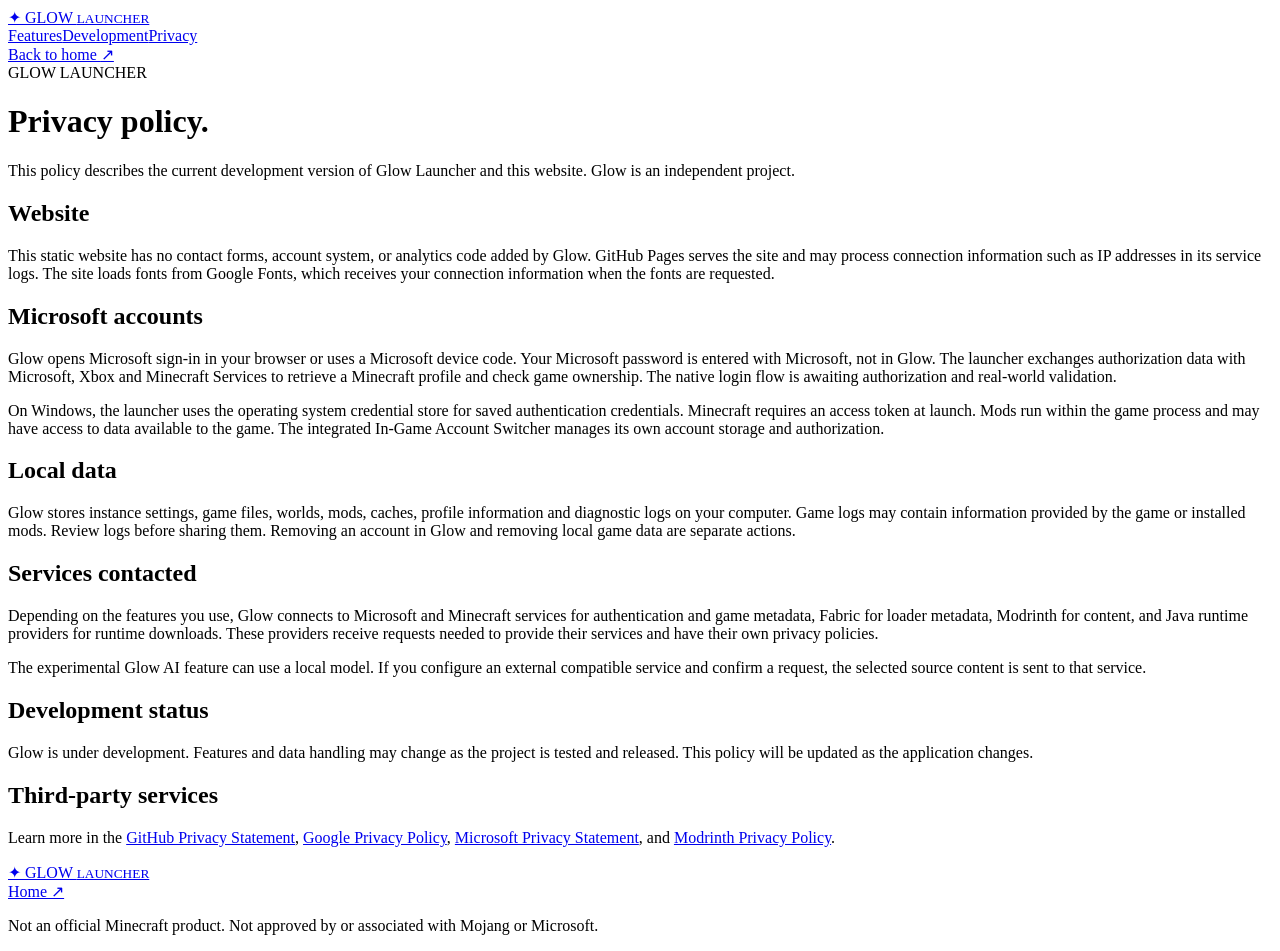
==== privacy.html @ 3afa634b "Add Glow Launcher website" ====
<!doctype html>
<html lang="en">
<head><meta charset="utf-8"><meta name="viewport" content="width=device-width,initial-scale=1"><meta name="theme-color" content="#101114"><meta name="description" content="Privacy information for Glow Launcher."><title>Privacy — Glow Launcher</title><link rel="icon" href="assets/favicon.ico"><link rel="preconnect" href="https://fonts.googleapis.com"><link rel="preconnect" href="https://fonts.gstatic.com" crossorigin><link href="https://fonts.googleapis.com/css2?family=DM+Sans:wght@400;500;600;700&family=Space+Grotesk:wght@500;600;700&display=swap" rel="stylesheet"><link rel="stylesheet" href="style.css"></head>
<body><header class="top"><a class="brand" href="./"><span class="star">✦</span> GLOW <small>LAUNCHER</small></a><nav aria-label="Main navigation"><a href="./#features">Features</a><a href="./#status">Development</a><a href="privacy.html" aria-current="page">Privacy</a></nav><a class="nav-cta" href="./">Back to home <span>↗</span></a></header>
<main class="legal wrap"><span class="kicker">GLOW LAUNCHER</span><h1>Privacy policy<span class="dot">.</span></h1><p class="legal-lead">This policy describes the current development version of Glow Launcher and this website. Glow is an independent project.</p>
<h2>Website</h2><p>This static website has no contact forms, account system, or analytics code added by Glow. GitHub Pages serves the site and may process connection information such as IP addresses in its service logs. The site loads fonts from Google Fonts, which receives your connection information when the fonts are requested.</p>
<h2>Microsoft accounts</h2><p>Glow opens Microsoft sign-in in your browser or uses a Microsoft device code. Your Microsoft password is entered with Microsoft, not in Glow. The launcher exchanges authorization data with Microsoft, Xbox and Minecraft Services to retrieve a Minecraft profile and check game ownership. The native login flow is awaiting authorization and real-world validation.</p><p>On Windows, the launcher uses the operating system credential store for saved authentication credentials. Minecraft requires an access token at launch. Mods run within the game process and may have access to data available to the game. The integrated In-Game Account Switcher manages its own account storage and authorization.</p>
<h2>Local data</h2><p>Glow stores instance settings, game files, worlds, mods, caches, profile information and diagnostic logs on your computer. Game logs may contain information provided by the game or installed mods. Review logs before sharing them. Removing an account in Glow and removing local game data are separate actions.</p>
<h2>Services contacted</h2><p>Depending on the features you use, Glow connects to Microsoft and Minecraft services for authentication and game metadata, Fabric for loader metadata, Modrinth for content, and Java runtime providers for runtime downloads. These providers receive requests needed to provide their services and have their own privacy policies.</p><p>The experimental Glow AI feature can use a local model. If you configure an external compatible service and confirm a request, the selected source content is sent to that service.</p>
<h2>Development status</h2><p>Glow is under development. Features and data handling may change as the project is tested and released. This policy will be updated as the application changes.</p>
<h2>Third-party services</h2><p>Learn more in the <a href="https://docs.github.com/en/site-policy/privacy-policies/github-general-privacy-statement">GitHub Privacy Statement</a>, <a href="https://policies.google.com/privacy">Google Privacy Policy</a>, <a href="https://privacy.microsoft.com/privacystatement">Microsoft Privacy Statement</a>, and <a href="https://modrinth.com/legal/privacy">Modrinth Privacy Policy</a>.</p>
</main><footer class="wrap"><div><a class="brand" href="./"><span class="star">✦</span> GLOW <small>LAUNCHER</small></a></div><div class="footer-right"><a href="./">Home ↗</a><p>Not an official Minecraft product. Not approved by or associated with Mojang or Microsoft.</p></div></footer></body></html>
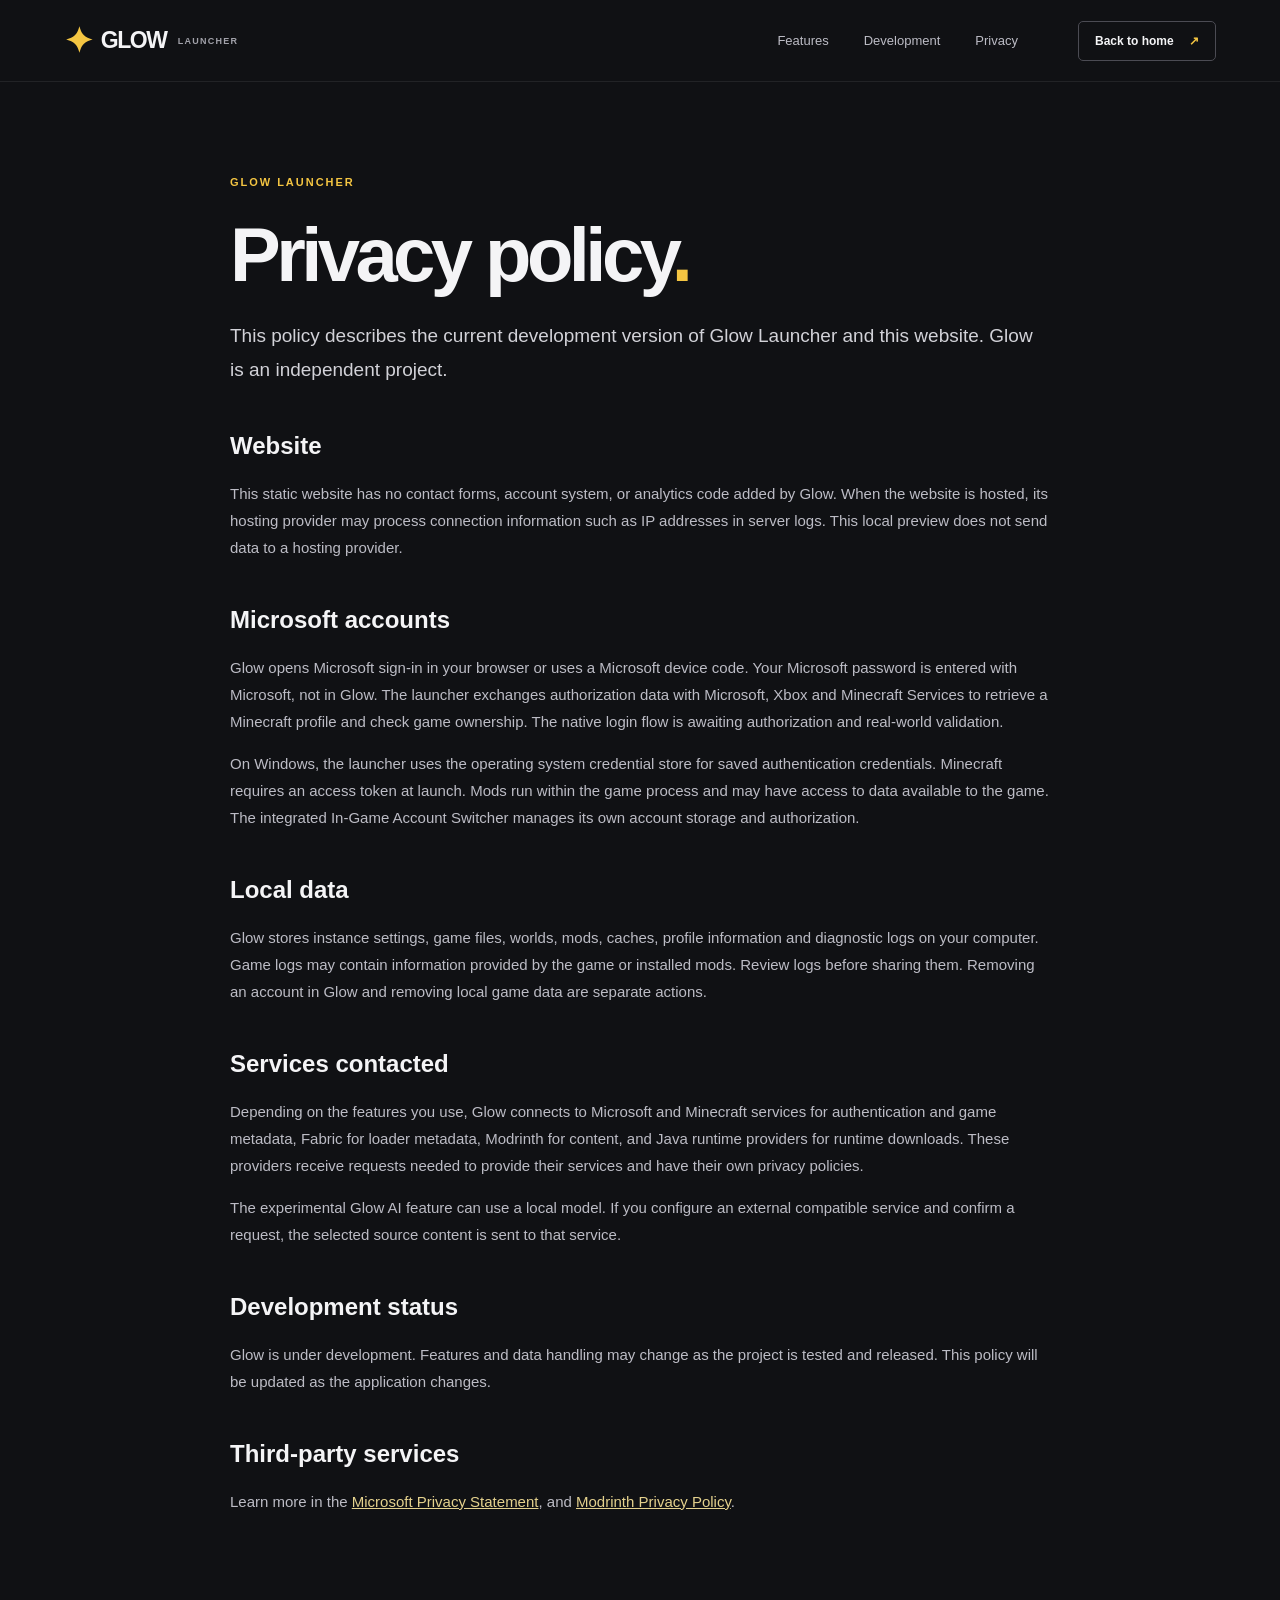
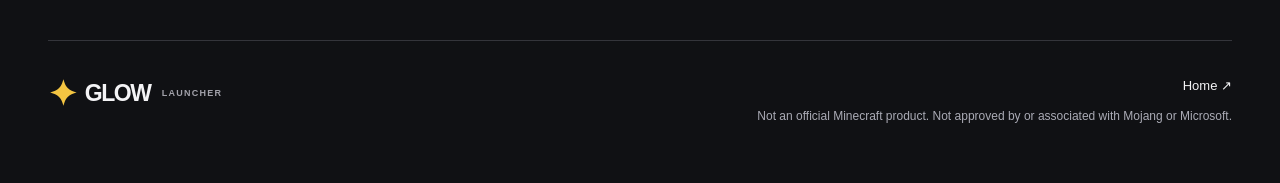
==== commit 80f0dd46: "Publish approved Glow website" ====
--- a/privacy.html
+++ b/privacy.html
@@ -1,12 +1,12 @@
-<!doctype html>
-<html lang="en">
-<head><meta charset="utf-8"><meta name="viewport" content="width=device-width,initial-scale=1"><meta name="theme-color" content="#101114"><meta name="description" content="Privacy information for Glow Launcher."><title>Privacy — Glow Launcher</title><link rel="icon" href="assets/favicon.ico"><link rel="preconnect" href="https://fonts.googleapis.com"><link rel="preconnect" href="https://fonts.gstatic.com" crossorigin><link href="https://fonts.googleapis.com/css2?family=DM+Sans:wght@400;500;600;700&family=Space+Grotesk:wght@500;600;700&display=swap" rel="stylesheet"><link rel="stylesheet" href="style.css"></head>
-<body><header class="top"><a class="brand" href="./"><span class="star">✦</span> GLOW <small>LAUNCHER</small></a><nav aria-label="Main navigation"><a href="./#features">Features</a><a href="./#status">Development</a><a href="privacy.html" aria-current="page">Privacy</a></nav><a class="nav-cta" href="./">Back to home <span>↗</span></a></header>
-<main class="legal wrap"><span class="kicker">GLOW LAUNCHER</span><h1>Privacy policy<span class="dot">.</span></h1><p class="legal-lead">This policy describes the current development version of Glow Launcher and this website. Glow is an independent project.</p>
-<h2>Website</h2><p>This static website has no contact forms, account system, or analytics code added by Glow. GitHub Pages serves the site and may process connection information such as IP addresses in its service logs. The site loads fonts from Google Fonts, which receives your connection information when the fonts are requested.</p>
-<h2>Microsoft accounts</h2><p>Glow opens Microsoft sign-in in your browser or uses a Microsoft device code. Your Microsoft password is entered with Microsoft, not in Glow. The launcher exchanges authorization data with Microsoft, Xbox and Minecraft Services to retrieve a Minecraft profile and check game ownership. The native login flow is awaiting authorization and real-world validation.</p><p>On Windows, the launcher uses the operating system credential store for saved authentication credentials. Minecraft requires an access token at launch. Mods run within the game process and may have access to data available to the game. The integrated In-Game Account Switcher manages its own account storage and authorization.</p>
-<h2>Local data</h2><p>Glow stores instance settings, game files, worlds, mods, caches, profile information and diagnostic logs on your computer. Game logs may contain information provided by the game or installed mods. Review logs before sharing them. Removing an account in Glow and removing local game data are separate actions.</p>
-<h2>Services contacted</h2><p>Depending on the features you use, Glow connects to Microsoft and Minecraft services for authentication and game metadata, Fabric for loader metadata, Modrinth for content, and Java runtime providers for runtime downloads. These providers receive requests needed to provide their services and have their own privacy policies.</p><p>The experimental Glow AI feature can use a local model. If you configure an external compatible service and confirm a request, the selected source content is sent to that service.</p>
-<h2>Development status</h2><p>Glow is under development. Features and data handling may change as the project is tested and released. This policy will be updated as the application changes.</p>
-<h2>Third-party services</h2><p>Learn more in the <a href="https://docs.github.com/en/site-policy/privacy-policies/github-general-privacy-statement">GitHub Privacy Statement</a>, <a href="https://policies.google.com/privacy">Google Privacy Policy</a>, <a href="https://privacy.microsoft.com/privacystatement">Microsoft Privacy Statement</a>, and <a href="https://modrinth.com/legal/privacy">Modrinth Privacy Policy</a>.</p>
-</main><footer class="wrap"><div><a class="brand" href="./"><span class="star">✦</span> GLOW <small>LAUNCHER</small></a></div><div class="footer-right"><a href="./">Home ↗</a><p>Not an official Minecraft product. Not approved by or associated with Mojang or Microsoft.</p></div></footer></body></html>
+<!doctype html>
+<html lang="en">
+<head><meta charset="utf-8"><meta name="viewport" content="width=device-width,initial-scale=1"><meta name="theme-color" content="#101114"><meta name="description" content="Privacy information for Glow Launcher."><title>Privacy — Glow Launcher</title><link rel="icon" href="assets/favicon.ico"><link rel="stylesheet" href="style.css"></head>
+<body><header class="top"><a class="brand" href="./"><span class="star">✦</span> GLOW <small>LAUNCHER</small></a><nav aria-label="Main navigation"><a href="./#features">Features</a><a href="./#status">Development</a><a href="privacy.html" aria-current="page">Privacy</a></nav><a class="nav-cta" href="./">Back to home <span>↗</span></a></header>
+<main class="legal wrap"><span class="kicker">GLOW LAUNCHER</span><h1>Privacy policy<span class="dot">.</span></h1><p class="legal-lead">This policy describes the current development version of Glow Launcher and this website. Glow is an independent project.</p>
+<h2>Website</h2><p>This static website has no contact forms, account system, or analytics code added by Glow. When the website is hosted, its hosting provider may process connection information such as IP addresses in server logs. This local preview does not send data to a hosting provider.</p>
+<h2>Microsoft accounts</h2><p>Glow opens Microsoft sign-in in your browser or uses a Microsoft device code. Your Microsoft password is entered with Microsoft, not in Glow. The launcher exchanges authorization data with Microsoft, Xbox and Minecraft Services to retrieve a Minecraft profile and check game ownership. The native login flow is awaiting authorization and real-world validation.</p><p>On Windows, the launcher uses the operating system credential store for saved authentication credentials. Minecraft requires an access token at launch. Mods run within the game process and may have access to data available to the game. The integrated In-Game Account Switcher manages its own account storage and authorization.</p>
+<h2>Local data</h2><p>Glow stores instance settings, game files, worlds, mods, caches, profile information and diagnostic logs on your computer. Game logs may contain information provided by the game or installed mods. Review logs before sharing them. Removing an account in Glow and removing local game data are separate actions.</p>
+<h2>Services contacted</h2><p>Depending on the features you use, Glow connects to Microsoft and Minecraft services for authentication and game metadata, Fabric for loader metadata, Modrinth for content, and Java runtime providers for runtime downloads. These providers receive requests needed to provide their services and have their own privacy policies.</p><p>The experimental Glow AI feature can use a local model. If you configure an external compatible service and confirm a request, the selected source content is sent to that service.</p>
+<h2>Development status</h2><p>Glow is under development. Features and data handling may change as the project is tested and released. This policy will be updated as the application changes.</p>
+<h2>Third-party services</h2><p>Learn more in the <a href="https://privacy.microsoft.com/privacystatement">Microsoft Privacy Statement</a>, and <a href="https://modrinth.com/legal/privacy">Modrinth Privacy Policy</a>.</p>
+</main><footer class="wrap"><div><a class="brand" href="./"><span class="star">✦</span> GLOW <small>LAUNCHER</small></a></div><div class="footer-right"><a href="./">Home ↗</a><p>Not an official Minecraft product. Not approved by or associated with Mojang or Microsoft.</p></div></footer></body></html>
--- a/style.css
+++ b/style.css
@@ -0,0 +1,2 @@
+:root{color-scheme:dark;--bg:#101114;--surface:#191a1f;--text:#f4f4f6;--muted:#aaabb5;--yellow:#f4c542;--purple:#8b5cf6}*{box-sizing:border-box}html{scroll-behavior:smooth}body{margin:0;background:var(--bg);color:var(--text);font-family:"DM Sans",sans-serif}a{color:inherit;text-decoration:none}a:focus-visible{outline:2px solid var(--yellow);outline-offset:5px}.wrap{width:min(1280px,calc(100% - 96px));margin:auto}.top{height:82px;display:flex;align-items:center;gap:60px;padding:0 5%;border-bottom:1px solid #ffffff13;background:#101114}.brand{display:inline-flex;align-items:center;gap:9px;font-family:"Space Grotesk",sans-serif;font-size:23px;font-weight:700;letter-spacing:-.06em;white-space:nowrap}.brand small{font:600 9px "DM Sans",sans-serif;letter-spacing:.14em;color:#a2a2aa;margin-left:2px}.star{font-size:35px;color:var(--yellow);line-height:1}.top nav{display:flex;gap:35px;margin-left:auto;color:#bcbcc5;font-size:13px}.top nav a:hover,footer a:hover{color:var(--yellow)}.nav-cta{border:1px solid #4b4b53;padding:12px 16px;font-size:12px;font-weight:700;border-radius:5px}.nav-cta span{color:var(--yellow);margin-left:12px}.hero{position:relative;min-height:640px;display:flex;align-items:center;overflow:hidden}.hero-art{position:absolute;inset:0;background:linear-gradient(90deg,#101114 0%,#101114ee 24%,#10111475 61%,#10111448),linear-gradient(0deg,#101114,transparent 32%),url("assets/nightfall.png") center 55%/cover}.hero-content{position:relative;width:min(1280px,calc(100% - 96px));margin:0 auto;padding:70px 0 100px}.eyebrow,.kicker{font-size:11px;letter-spacing:.18em;color:var(--yellow);font-weight:700}.eyebrow span,.status-label span{display:inline-block;width:7px;height:7px;background:var(--yellow);border-radius:50%;margin-right:9px}.hero h1,.intro h2,.status h2,.legal h1{font-family:"Space Grotesk",sans-serif;letter-spacing:-.06em;line-height:1.04;margin:25px 0;font-weight:700}.hero h1{font-size:clamp(52px,7vw,100px)}em{font-style:normal;color:var(--yellow)}.hero-content>p{font-size:17px;line-height:1.7;color:#c7c6cd;max-width:475px}.hero-actions{display:flex;flex-wrap:wrap;gap:12px;margin-top:32px}.button{display:inline-flex;align-items:center;justify-content:space-between;gap:35px;padding:16px 20px;border-radius:6px;font-weight:700;font-size:13px;transition:background .16s,transform .16s}.button:hover{transform:translateY(-2px)}.primary{background:var(--purple)}.primary:hover{background:#7c3aed}.secondary{border:1px solid #ffffff42;background:#111318b0}.hero-bottom{position:absolute;bottom:26px;left:5%;right:5%;display:flex;justify-content:space-between;color:#9698a2;font-size:10px;letter-spacing:.14em}.intro{padding:100px 0 55px;display:flex;align-items:end;justify-content:space-between;gap:30px}.intro h2,.status h2{font-size:clamp(37px,4vw,56px);margin-bottom:0}.intro>p{max-width:360px;color:var(--muted);line-height:1.7}.features{display:grid;grid-template-columns:repeat(4,1fr);border-top:1px solid #34353b;border-bottom:1px solid #34353b}.features article{padding:32px 28px 38px 0}.features article+article{border-left:1px solid #34353b;padding-left:28px}.feature-icon{font-size:24px;color:var(--yellow)}.features h3{font-family:"Space Grotesk",sans-serif;font-size:19px;margin:38px 0 12px}.features p,.status p,footer p{color:var(--muted);font-size:14px;line-height:1.7}.status{margin-top:110px;margin-bottom:110px;border-left:3px solid var(--yellow);padding:38px 42px;background:linear-gradient(90deg,#211f1a,#191a1f);display:flex;align-items:center;justify-content:space-between;gap:30px}.status h2{margin:18px 0}.status p{max-width:675px}.status-label{white-space:nowrap;border:1px solid #4e4937;color:#e0ca81;padding:12px 15px;font-size:10px;letter-spacing:.12em}.status-label span{width:6px;height:6px}footer{border-top:1px solid #34353b;padding:35px 0 45px;display:flex;justify-content:space-between;gap:40px}footer p{font-size:12px}.footer-right{text-align:right;max-width:490px}.footer-right>a{font-size:13px}.legal{max-width:820px;padding:90px 0 110px}.legal h1{font-size:clamp(48px,6vw,76px)}.dot{color:var(--yellow)}.legal-lead{font-size:19px!important;color:#d2d2d8!important}.legal h2{font:600 24px "Space Grotesk",sans-serif;margin-top:45px}.legal p{color:#bcbcc5;line-height:1.8;font-size:15px}.legal p a{text-decoration:underline;color:#e5d28e}@media(max-width:800px){.wrap,.hero-content{width:calc(100% - 40px)}.top{height:70px;padding:0 20px;gap:15px}.top nav{gap:16px}.nav-cta{display:none}.hero{min-height:590px}.hero-art{background:linear-gradient(90deg,#101114ed,#10111470),linear-gradient(0deg,#101114,transparent 40%),url("assets/nightfall.png") center/cover}.intro{padding-top:75px;display:block}.features{grid-template-columns:1fr 1fr}.features article:nth-child(3){border-left:0}.features article{border-bottom:1px solid #34353b;padding-left:15px!important}.status{margin-top:70px;margin-bottom:70px;display:block;padding:28px}.status-label{display:inline-block;margin-top:15px}footer{display:block}.footer-right{text-align:left}.legal{padding:65px 0}}@media(max-width:460px){.brand small{display:none}.top nav{gap:12px;font-size:12px}.hero h1{font-size:49px}.features{grid-template-columns:1fr}.features article{border-left:0!important}.hero-bottom{font-size:8px}.hero-bottom span:last-child{display:none}}
+@media(max-width:520px){.top{gap:8px}.top nav{gap:10px}.top nav a{font-size:11px}.brand small{display:none}.hero-actions .button{gap:12px}.hero h1{font-size:clamp(38px,10vw,49px)}.hero-content>p{font-size:15px}}
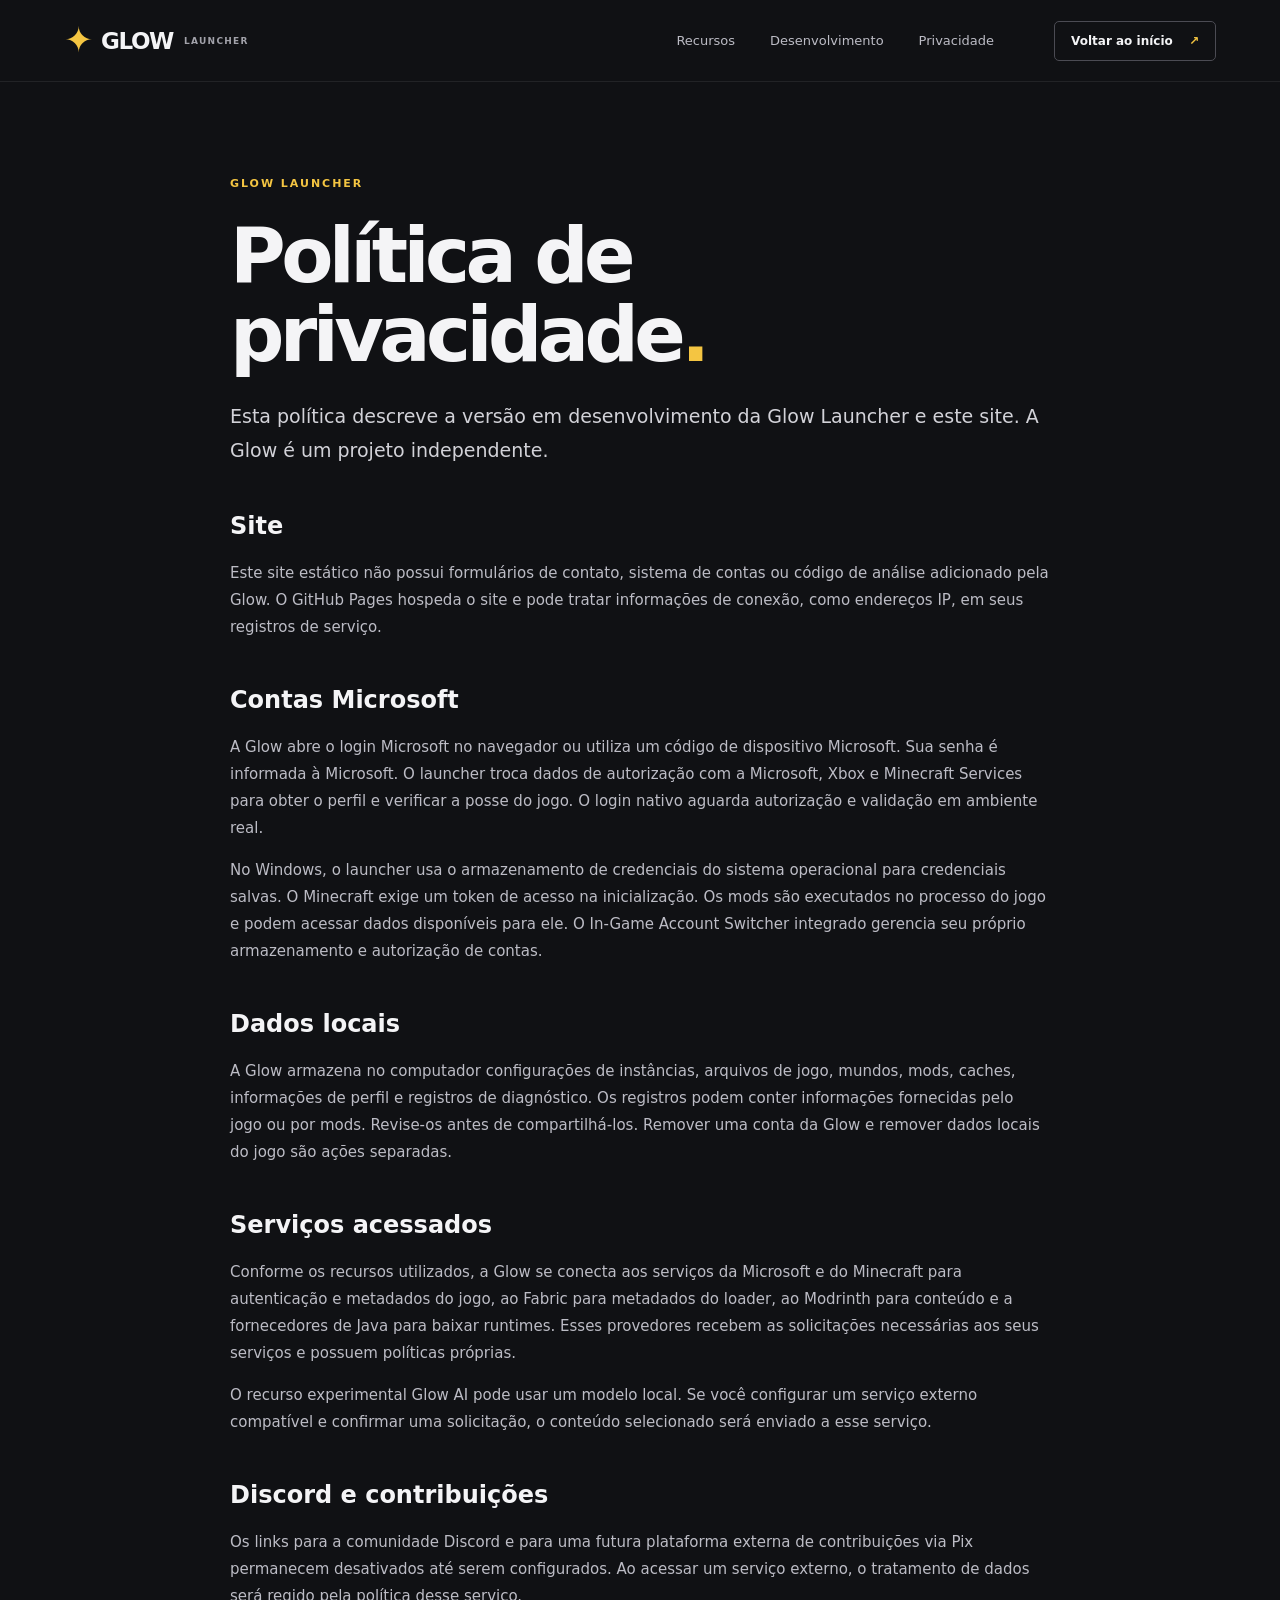
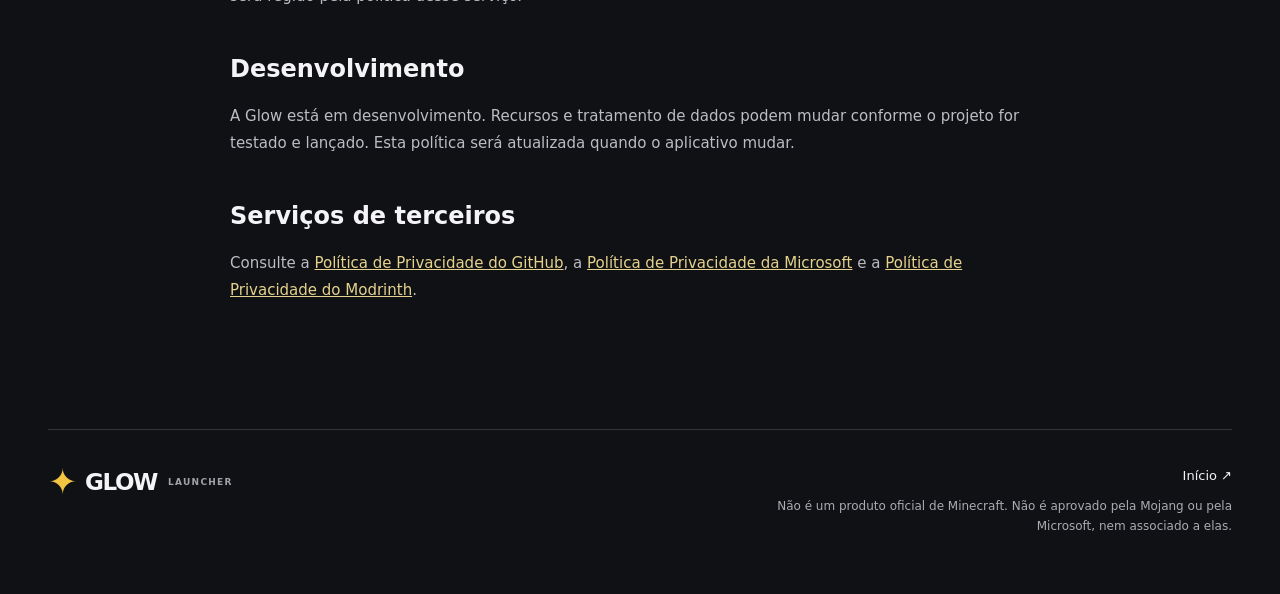
==== commit 8822abaf: "Translate website and add community and support sections" ====
--- a/privacy.html
+++ b/privacy.html
@@ -1,12 +1,12 @@
 <!doctype html>
-<html lang="en">
-<head><meta charset="utf-8"><meta name="viewport" content="width=device-width,initial-scale=1"><meta name="theme-color" content="#101114"><meta name="description" content="Privacy information for Glow Launcher."><title>Privacy — Glow Launcher</title><link rel="icon" href="assets/favicon.ico"><link rel="stylesheet" href="style.css"></head>
-<body><header class="top"><a class="brand" href="./"><span class="star">✦</span> GLOW <small>LAUNCHER</small></a><nav aria-label="Main navigation"><a href="./#features">Features</a><a href="./#status">Development</a><a href="privacy.html" aria-current="page">Privacy</a></nav><a class="nav-cta" href="./">Back to home <span>↗</span></a></header>
-<main class="legal wrap"><span class="kicker">GLOW LAUNCHER</span><h1>Privacy policy<span class="dot">.</span></h1><p class="legal-lead">This policy describes the current development version of Glow Launcher and this website. Glow is an independent project.</p>
-<h2>Website</h2><p>This static website has no contact forms, account system, or analytics code added by Glow. When the website is hosted, its hosting provider may process connection information such as IP addresses in server logs. This local preview does not send data to a hosting provider.</p>
-<h2>Microsoft accounts</h2><p>Glow opens Microsoft sign-in in your browser or uses a Microsoft device code. Your Microsoft password is entered with Microsoft, not in Glow. The launcher exchanges authorization data with Microsoft, Xbox and Minecraft Services to retrieve a Minecraft profile and check game ownership. The native login flow is awaiting authorization and real-world validation.</p><p>On Windows, the launcher uses the operating system credential store for saved authentication credentials. Minecraft requires an access token at launch. Mods run within the game process and may have access to data available to the game. The integrated In-Game Account Switcher manages its own account storage and authorization.</p>
-<h2>Local data</h2><p>Glow stores instance settings, game files, worlds, mods, caches, profile information and diagnostic logs on your computer. Game logs may contain information provided by the game or installed mods. Review logs before sharing them. Removing an account in Glow and removing local game data are separate actions.</p>
-<h2>Services contacted</h2><p>Depending on the features you use, Glow connects to Microsoft and Minecraft services for authentication and game metadata, Fabric for loader metadata, Modrinth for content, and Java runtime providers for runtime downloads. These providers receive requests needed to provide their services and have their own privacy policies.</p><p>The experimental Glow AI feature can use a local model. If you configure an external compatible service and confirm a request, the selected source content is sent to that service.</p>
-<h2>Development status</h2><p>Glow is under development. Features and data handling may change as the project is tested and released. This policy will be updated as the application changes.</p>
-<h2>Third-party services</h2><p>Learn more in the <a href="https://privacy.microsoft.com/privacystatement">Microsoft Privacy Statement</a>, and <a href="https://modrinth.com/legal/privacy">Modrinth Privacy Policy</a>.</p>
-</main><footer class="wrap"><div><a class="brand" href="./"><span class="star">✦</span> GLOW <small>LAUNCHER</small></a></div><div class="footer-right"><a href="./">Home ↗</a><p>Not an official Minecraft product. Not approved by or associated with Mojang or Microsoft.</p></div></footer></body></html>
+<html lang="pt-BR"><head><meta charset="utf-8"><meta name="viewport" content="width=device-width,initial-scale=1"><meta name="theme-color" content="#101114"><meta name="description" content="Política de privacidade da Glow Launcher."><title>Privacidade — Glow Launcher</title><link rel="icon" href="assets/favicon.ico"><link rel="stylesheet" href="style.css"></head>
+<body><header class="top"><a class="brand" href="./"><span class="star">✦</span> GLOW <small>LAUNCHER</small></a><nav aria-label="Navegação principal"><a href="./#features">Recursos</a><a href="./#status">Desenvolvimento</a><a href="privacy.html" aria-current="page">Privacidade</a></nav><a class="nav-cta" href="./">Voltar ao início <span>↗</span></a></header>
+<main class="legal wrap"><span class="kicker">GLOW LAUNCHER</span><h1>Política de privacidade<span class="dot">.</span></h1><p class="legal-lead">Esta política descreve a versão em desenvolvimento da Glow Launcher e este site. A Glow é um projeto independente.</p>
+<h2>Site</h2><p>Este site estático não possui formulários de contato, sistema de contas ou código de análise adicionado pela Glow. O GitHub Pages hospeda o site e pode tratar informações de conexão, como endereços IP, em seus registros de serviço.</p>
+<h2>Contas Microsoft</h2><p>A Glow abre o login Microsoft no navegador ou utiliza um código de dispositivo Microsoft. Sua senha é informada à Microsoft. O launcher troca dados de autorização com a Microsoft, Xbox e Minecraft Services para obter o perfil e verificar a posse do jogo. O login nativo aguarda autorização e validação em ambiente real.</p><p>No Windows, o launcher usa o armazenamento de credenciais do sistema operacional para credenciais salvas. O Minecraft exige um token de acesso na inicialização. Os mods são executados no processo do jogo e podem acessar dados disponíveis para ele. O In-Game Account Switcher integrado gerencia seu próprio armazenamento e autorização de contas.</p>
+<h2>Dados locais</h2><p>A Glow armazena no computador configurações de instâncias, arquivos de jogo, mundos, mods, caches, informações de perfil e registros de diagnóstico. Os registros podem conter informações fornecidas pelo jogo ou por mods. Revise-os antes de compartilhá-los. Remover uma conta da Glow e remover dados locais do jogo são ações separadas.</p>
+<h2>Serviços acessados</h2><p>Conforme os recursos utilizados, a Glow se conecta aos serviços da Microsoft e do Minecraft para autenticação e metadados do jogo, ao Fabric para metadados do loader, ao Modrinth para conteúdo e a fornecedores de Java para baixar runtimes. Esses provedores recebem as solicitações necessárias aos seus serviços e possuem políticas próprias.</p><p>O recurso experimental Glow AI pode usar um modelo local. Se você configurar um serviço externo compatível e confirmar uma solicitação, o conteúdo selecionado será enviado a esse serviço.</p>
+<h2>Discord e contribuições</h2><p>Os links para a comunidade Discord e para uma futura plataforma externa de contribuições via Pix permanecem desativados até serem configurados. Ao acessar um serviço externo, o tratamento de dados será regido pela política desse serviço.</p>
+<h2>Desenvolvimento</h2><p>A Glow está em desenvolvimento. Recursos e tratamento de dados podem mudar conforme o projeto for testado e lançado. Esta política será atualizada quando o aplicativo mudar.</p>
+<h2>Serviços de terceiros</h2><p>Consulte a <a href="https://docs.github.com/pt/site-policy/privacy-policies/github-general-privacy-statement">Política de Privacidade do GitHub</a>, a <a href="https://privacy.microsoft.com/pt-br/privacystatement">Política de Privacidade da Microsoft</a> e a <a href="https://modrinth.com/legal/privacy">Política de Privacidade do Modrinth</a>.</p>
+</main><footer class="wrap"><div><a class="brand" href="./"><span class="star">✦</span> GLOW <small>LAUNCHER</small></a></div><div class="footer-right"><a href="./">Início ↗</a><p>Não é um produto oficial de Minecraft. Não é aprovado pela Mojang ou pela Microsoft, nem associado a elas.</p></div></footer></body></html>
--- a/style.css
+++ b/style.css
@@ -1,2 +1,5 @@
-:root{color-scheme:dark;--bg:#101114;--surface:#191a1f;--text:#f4f4f6;--muted:#aaabb5;--yellow:#f4c542;--purple:#8b5cf6}*{box-sizing:border-box}html{scroll-behavior:smooth}body{margin:0;background:var(--bg);color:var(--text);font-family:"DM Sans",sans-serif}a{color:inherit;text-decoration:none}a:focus-visible{outline:2px solid var(--yellow);outline-offset:5px}.wrap{width:min(1280px,calc(100% - 96px));margin:auto}.top{height:82px;display:flex;align-items:center;gap:60px;padding:0 5%;border-bottom:1px solid #ffffff13;background:#101114}.brand{display:inline-flex;align-items:center;gap:9px;font-family:"Space Grotesk",sans-serif;font-size:23px;font-weight:700;letter-spacing:-.06em;white-space:nowrap}.brand small{font:600 9px "DM Sans",sans-serif;letter-spacing:.14em;color:#a2a2aa;margin-left:2px}.star{font-size:35px;color:var(--yellow);line-height:1}.top nav{display:flex;gap:35px;margin-left:auto;color:#bcbcc5;font-size:13px}.top nav a:hover,footer a:hover{color:var(--yellow)}.nav-cta{border:1px solid #4b4b53;padding:12px 16px;font-size:12px;font-weight:700;border-radius:5px}.nav-cta span{color:var(--yellow);margin-left:12px}.hero{position:relative;min-height:640px;display:flex;align-items:center;overflow:hidden}.hero-art{position:absolute;inset:0;background:linear-gradient(90deg,#101114 0%,#101114ee 24%,#10111475 61%,#10111448),linear-gradient(0deg,#101114,transparent 32%),url("assets/nightfall.png") center 55%/cover}.hero-content{position:relative;width:min(1280px,calc(100% - 96px));margin:0 auto;padding:70px 0 100px}.eyebrow,.kicker{font-size:11px;letter-spacing:.18em;color:var(--yellow);font-weight:700}.eyebrow span,.status-label span{display:inline-block;width:7px;height:7px;background:var(--yellow);border-radius:50%;margin-right:9px}.hero h1,.intro h2,.status h2,.legal h1{font-family:"Space Grotesk",sans-serif;letter-spacing:-.06em;line-height:1.04;margin:25px 0;font-weight:700}.hero h1{font-size:clamp(52px,7vw,100px)}em{font-style:normal;color:var(--yellow)}.hero-content>p{font-size:17px;line-height:1.7;color:#c7c6cd;max-width:475px}.hero-actions{display:flex;flex-wrap:wrap;gap:12px;margin-top:32px}.button{display:inline-flex;align-items:center;justify-content:space-between;gap:35px;padding:16px 20px;border-radius:6px;font-weight:700;font-size:13px;transition:background .16s,transform .16s}.button:hover{transform:translateY(-2px)}.primary{background:var(--purple)}.primary:hover{background:#7c3aed}.secondary{border:1px solid #ffffff42;background:#111318b0}.hero-bottom{position:absolute;bottom:26px;left:5%;right:5%;display:flex;justify-content:space-between;color:#9698a2;font-size:10px;letter-spacing:.14em}.intro{padding:100px 0 55px;display:flex;align-items:end;justify-content:space-between;gap:30px}.intro h2,.status h2{font-size:clamp(37px,4vw,56px);margin-bottom:0}.intro>p{max-width:360px;color:var(--muted);line-height:1.7}.features{display:grid;grid-template-columns:repeat(4,1fr);border-top:1px solid #34353b;border-bottom:1px solid #34353b}.features article{padding:32px 28px 38px 0}.features article+article{border-left:1px solid #34353b;padding-left:28px}.feature-icon{font-size:24px;color:var(--yellow)}.features h3{font-family:"Space Grotesk",sans-serif;font-size:19px;margin:38px 0 12px}.features p,.status p,footer p{color:var(--muted);font-size:14px;line-height:1.7}.status{margin-top:110px;margin-bottom:110px;border-left:3px solid var(--yellow);padding:38px 42px;background:linear-gradient(90deg,#211f1a,#191a1f);display:flex;align-items:center;justify-content:space-between;gap:30px}.status h2{margin:18px 0}.status p{max-width:675px}.status-label{white-space:nowrap;border:1px solid #4e4937;color:#e0ca81;padding:12px 15px;font-size:10px;letter-spacing:.12em}.status-label span{width:6px;height:6px}footer{border-top:1px solid #34353b;padding:35px 0 45px;display:flex;justify-content:space-between;gap:40px}footer p{font-size:12px}.footer-right{text-align:right;max-width:490px}.footer-right>a{font-size:13px}.legal{max-width:820px;padding:90px 0 110px}.legal h1{font-size:clamp(48px,6vw,76px)}.dot{color:var(--yellow)}.legal-lead{font-size:19px!important;color:#d2d2d8!important}.legal h2{font:600 24px "Space Grotesk",sans-serif;margin-top:45px}.legal p{color:#bcbcc5;line-height:1.8;font-size:15px}.legal p a{text-decoration:underline;color:#e5d28e}@media(max-width:800px){.wrap,.hero-content{width:calc(100% - 40px)}.top{height:70px;padding:0 20px;gap:15px}.top nav{gap:16px}.nav-cta{display:none}.hero{min-height:590px}.hero-art{background:linear-gradient(90deg,#101114ed,#10111470),linear-gradient(0deg,#101114,transparent 40%),url("assets/nightfall.png") center/cover}.intro{padding-top:75px;display:block}.features{grid-template-columns:1fr 1fr}.features article:nth-child(3){border-left:0}.features article{border-bottom:1px solid #34353b;padding-left:15px!important}.status{margin-top:70px;margin-bottom:70px;display:block;padding:28px}.status-label{display:inline-block;margin-top:15px}footer{display:block}.footer-right{text-align:left}.legal{padding:65px 0}}@media(max-width:460px){.brand small{display:none}.top nav{gap:12px;font-size:12px}.hero h1{font-size:49px}.features{grid-template-columns:1fr}.features article{border-left:0!important}.hero-bottom{font-size:8px}.hero-bottom span:last-child{display:none}}
-@media(max-width:520px){.top{gap:8px}.top nav{gap:10px}.top nav a{font-size:11px}.brand small{display:none}.hero-actions .button{gap:12px}.hero h1{font-size:clamp(38px,10vw,49px)}.hero-content>p{font-size:15px}}
+:root{color-scheme:dark;--bg:#101114;--surface:#191a1f;--text:#f4f4f6;--muted:#aaabb5;--yellow:#f4c542;--purple:#8b5cf6}*{box-sizing:border-box}html{scroll-behavior:smooth}body{margin:0;background:var(--bg);color:var(--text);font-family:system-ui,sans-serif}a{color:inherit;text-decoration:none}a:focus-visible{outline:2px solid var(--yellow);outline-offset:5px}.wrap{width:min(1280px,calc(100% - 96px));margin:auto}.top{height:82px;display:flex;align-items:center;gap:60px;padding:0 5%;border-bottom:1px solid #ffffff13;background:#101114}.brand{display:inline-flex;align-items:center;gap:9px;font-family:system-ui,sans-serif;font-size:23px;font-weight:700;letter-spacing:-.06em;white-space:nowrap}.brand small{font:600 9px system-ui,sans-serif;letter-spacing:.14em;color:#a2a2aa;margin-left:2px}.star{font-size:35px;color:var(--yellow);line-height:1}.top nav{display:flex;gap:35px;margin-left:auto;color:#bcbcc5;font-size:13px}.top nav a:hover,footer a:hover{color:var(--yellow)}.nav-cta{border:1px solid #4b4b53;padding:12px 16px;font-size:12px;font-weight:700;border-radius:5px}.nav-cta span{color:var(--yellow);margin-left:12px}.hero{position:relative;min-height:640px;display:flex;align-items:center;overflow:hidden}.hero-art{position:absolute;inset:0;background:linear-gradient(90deg,#101114 0%,#101114ee 24%,#10111475 61%,#10111448),linear-gradient(0deg,#101114,transparent 32%),url("assets/nightfall.png") center 55%/cover}.hero-content{position:relative;width:min(1280px,calc(100% - 96px));margin:0 auto;padding:70px 0 100px}.eyebrow,.kicker{font-size:11px;letter-spacing:.18em;color:var(--yellow);font-weight:700}.eyebrow span,.status-label span{display:inline-block;width:7px;height:7px;background:var(--yellow);border-radius:50%;margin-right:9px}.hero h1,.intro h2,.status h2,.legal h1{font-family:system-ui,sans-serif;letter-spacing:-.06em;line-height:1.04;margin:25px 0;font-weight:700}.hero h1{font-size:clamp(52px,7vw,100px)}em{font-style:normal;color:var(--yellow)}.hero-content>p{font-size:17px;line-height:1.7;color:#c7c6cd;max-width:475px}.hero-actions{display:flex;flex-wrap:wrap;gap:12px;margin-top:32px}.button{display:inline-flex;align-items:center;justify-content:space-between;gap:35px;padding:16px 20px;border-radius:6px;font-weight:700;font-size:13px;transition:background .16s,transform .16s}.button:hover{transform:translateY(-2px)}.primary{background:var(--purple)}.primary:hover{background:#7c3aed}.secondary{border:1px solid #ffffff42;background:#111318b0}.hero-bottom{position:absolute;bottom:26px;left:5%;right:5%;display:flex;justify-content:space-between;color:#9698a2;font-size:10px;letter-spacing:.14em}.intro{padding:100px 0 55px;display:flex;align-items:end;justify-content:space-between;gap:30px}.intro h2,.status h2{font-size:clamp(37px,4vw,56px);margin-bottom:0}.intro>p{max-width:360px;color:var(--muted);line-height:1.7}.features{display:grid;grid-template-columns:repeat(4,1fr);border-top:1px solid #34353b;border-bottom:1px solid #34353b}.features article{padding:32px 28px 38px 0}.features article+article{border-left:1px solid #34353b;padding-left:28px}.feature-icon{font-size:24px;color:var(--yellow)}.features h3{font-family:system-ui,sans-serif;font-size:19px;margin:38px 0 12px}.features p,.status p,footer p{color:var(--muted);font-size:14px;line-height:1.7}.status{margin-top:110px;margin-bottom:110px;border-left:3px solid var(--yellow);padding:38px 42px;background:linear-gradient(90deg,#211f1a,#191a1f);display:flex;align-items:center;justify-content:space-between;gap:30px}.status h2{margin:18px 0}.status p{max-width:675px}.status-label{white-space:nowrap;border:1px solid #4e4937;color:#e0ca81;padding:12px 15px;font-size:10px;letter-spacing:.12em}.status-label span{width:6px;height:6px}footer{border-top:1px solid #34353b;padding:35px 0 45px;display:flex;justify-content:space-between;gap:40px}footer p{font-size:12px}.footer-right{text-align:right;max-width:490px}.footer-right>a{font-size:13px}.legal{max-width:820px;padding:90px 0 110px}.legal h1{font-size:clamp(48px,6vw,76px)}.dot{color:var(--yellow)}.legal-lead{font-size:19px!important;color:#d2d2d8!important}.legal h2{font:600 24px system-ui,sans-serif;margin-top:45px}.legal p{color:#bcbcc5;line-height:1.8;font-size:15px}.legal p a{text-decoration:underline;color:#e5d28e}@media(max-width:800px){.wrap,.hero-content{width:calc(100% - 40px)}.top{height:70px;padding:0 20px;gap:15px}.top nav{gap:16px}.nav-cta{display:none}.hero{min-height:590px}.hero-art{background:linear-gradient(90deg,#101114ed,#10111470),linear-gradient(0deg,#101114,transparent 40%),url("assets/nightfall.png") center/cover}.intro{padding-top:75px;display:block}.features{grid-template-columns:1fr 1fr}.features article:nth-child(3){border-left:0}.features article{border-bottom:1px solid #34353b;padding-left:15px!important}.status{margin-top:70px;margin-bottom:70px;display:block;padding:28px}.status-label{display:inline-block;margin-top:15px}footer{display:block}.footer-right{text-align:left}.legal{padding:65px 0}}@media(max-width:460px){.brand small{display:none}.top nav{gap:12px;font-size:12px}.hero h1{font-size:49px}.features{grid-template-columns:1fr}.features article{border-left:0!important}.hero-bottom{font-size:8px}.hero-bottom span:last-child{display:none}}
+@media(max-width:520px){.top{gap:8px}.top nav{gap:10px}.top nav a{font-size:11px}.brand small{display:none}.hero-actions .button{gap:12px}.hero h1{font-size:clamp(38px,10vw,49px)}.hero-content>p{font-size:15px}}
+
+.download:disabled{opacity:.8;cursor:not-allowed;border:0;font-family:inherit}.download:disabled:hover{transform:none;background:var(--purple)}.hero-content .download-note{font-size:12px;color:#c3c3cb;margin-top:12px}
+.nav-actions{display:flex;align-items:center;gap:10px}.nav-actions .nav-cta{display:inline-flex;align-items:center;gap:8px;white-space:nowrap;background:transparent;color:inherit;font-family:inherit}.nav-actions svg{width:17px;height:15px}.nav-actions .support-nav span{margin:0;color:#f4c542}.social-link:disabled,.external-action:disabled{opacity:.55;cursor:not-allowed}.community,.support{display:flex;justify-content:space-between;gap:50px;align-items:center;margin-bottom:100px}.community h2,.support h2{font-size:clamp(35px,4vw,54px);letter-spacing:-.05em;line-height:1.08;margin:20px 0}.community p,.support p{color:var(--muted);line-height:1.7;max-width:570px;font-size:14px}.support{padding:48px;background:linear-gradient(110deg,#211f1a,#191a1f);border:1px solid #34353b}.support-options{width:min(100%,350px);flex:none}.support-options h3{margin-top:0}.amounts{display:flex;gap:8px;margin-bottom:20px}.amounts button{flex:1;background:#25262d;border:1px solid #41424b;color:#f4f4f6;padding:12px;border-radius:5px;cursor:pointer}.amounts button[aria-pressed=true]{border-color:var(--yellow);color:var(--yellow)}.support-options label{display:block;color:#ccc;font-size:13px;margin-bottom:8px}.support-options input{width:100%;background:#101114;border:1px solid #41424b;border-radius:5px;padding:12px;color:white;font:inherit}.external-action{border:1px solid #4b4b53;color:white;font-family:inherit;cursor:pointer}.support-options .external-action{width:100%;margin-top:12px}.external-action:disabled:hover{transform:none}.availability{font-size:12px!important}.amounts button:focus-visible,.external-action:focus-visible,.support-options input:focus-visible{outline:2px solid var(--yellow);outline-offset:3px}@media(max-width:1000px){.top{gap:16px}.top nav{gap:15px}.nav-actions .nav-cta{display:inline-flex}}@media(max-width:800px){.top{height:auto;min-height:70px;flex-wrap:wrap;padding-block:10px}.top nav{margin-left:auto}.nav-actions{width:100%;justify-content:flex-end}.community,.support{display:block;margin-bottom:70px}.support{padding:28px}.support-options{margin-top:32px}.community .button{margin-top:12px}}@media(max-width:460px){.top nav{gap:10px}.nav-actions{justify-content:flex-start}.nav-actions .nav-cta{padding:9px 11px}.support-options{width:100%}}@media(prefers-reduced-motion:reduce){html{scroll-behavior:auto}.button{transition:none}}
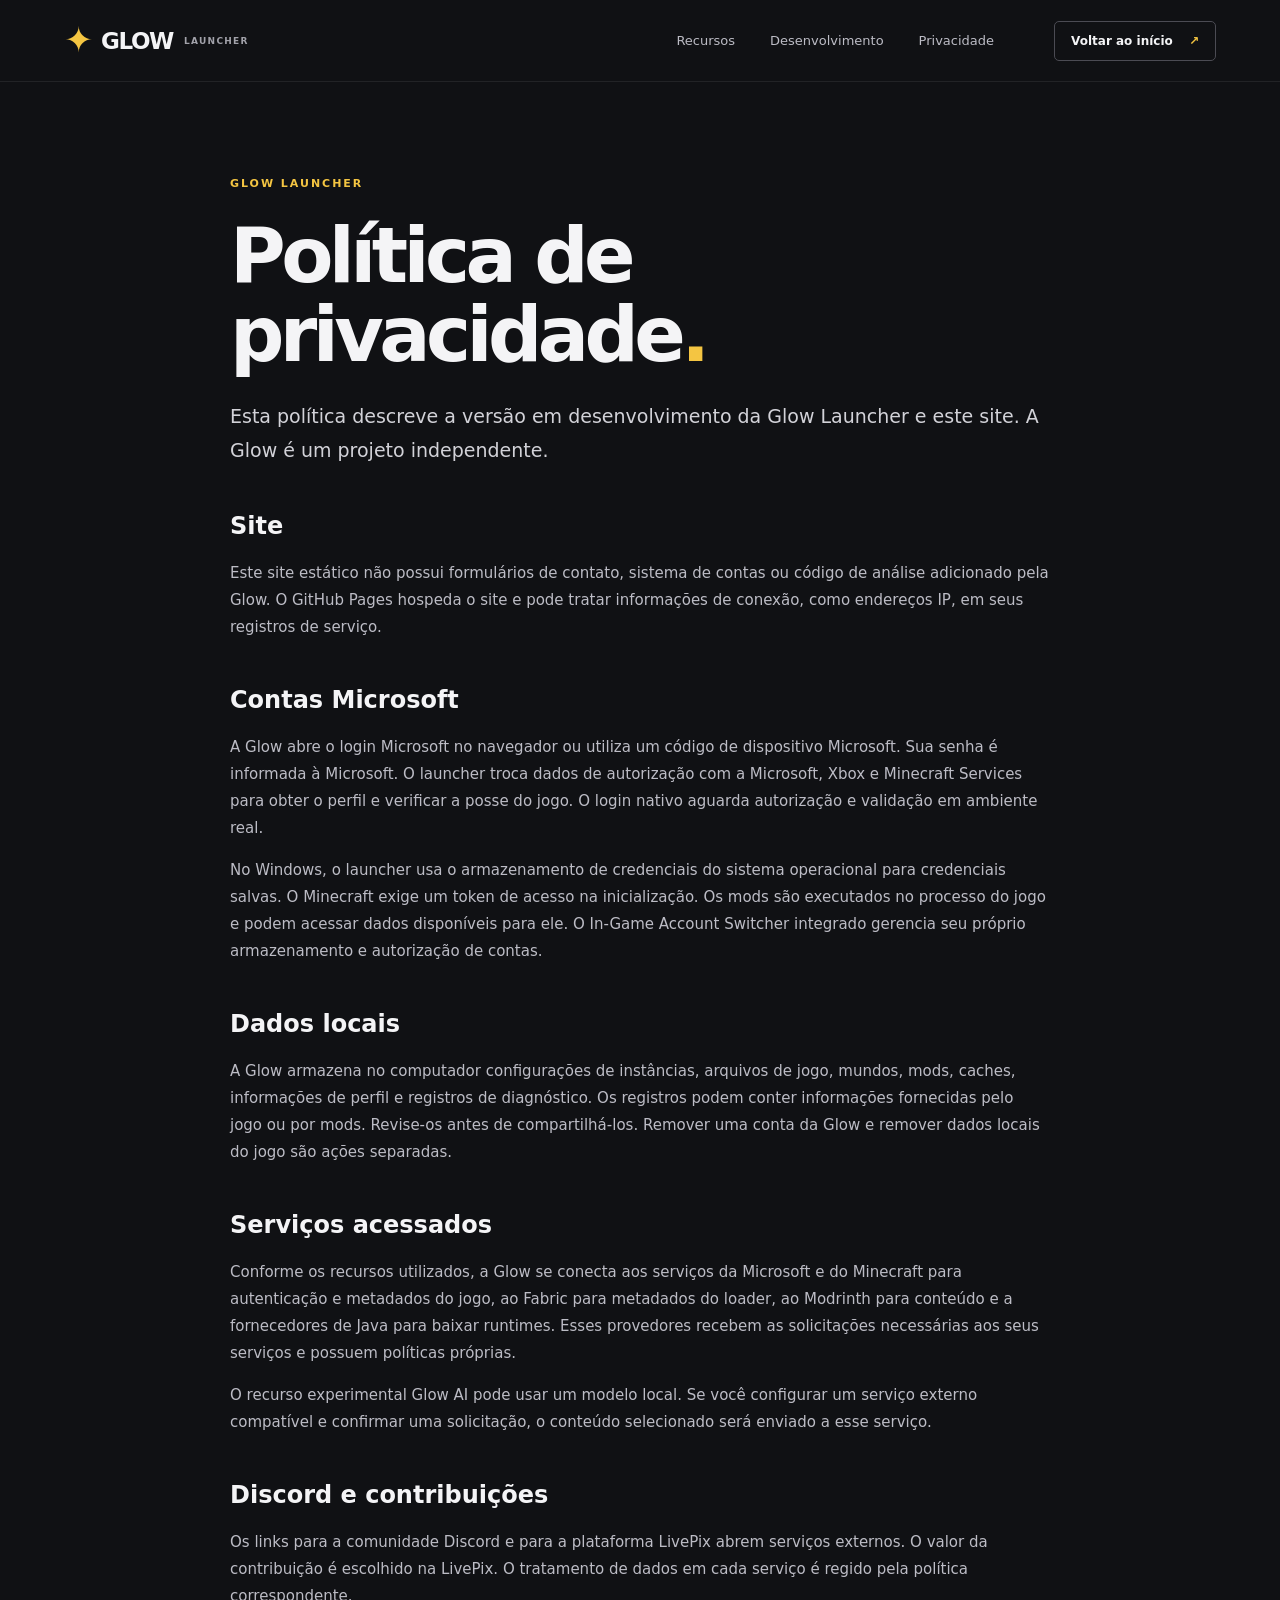
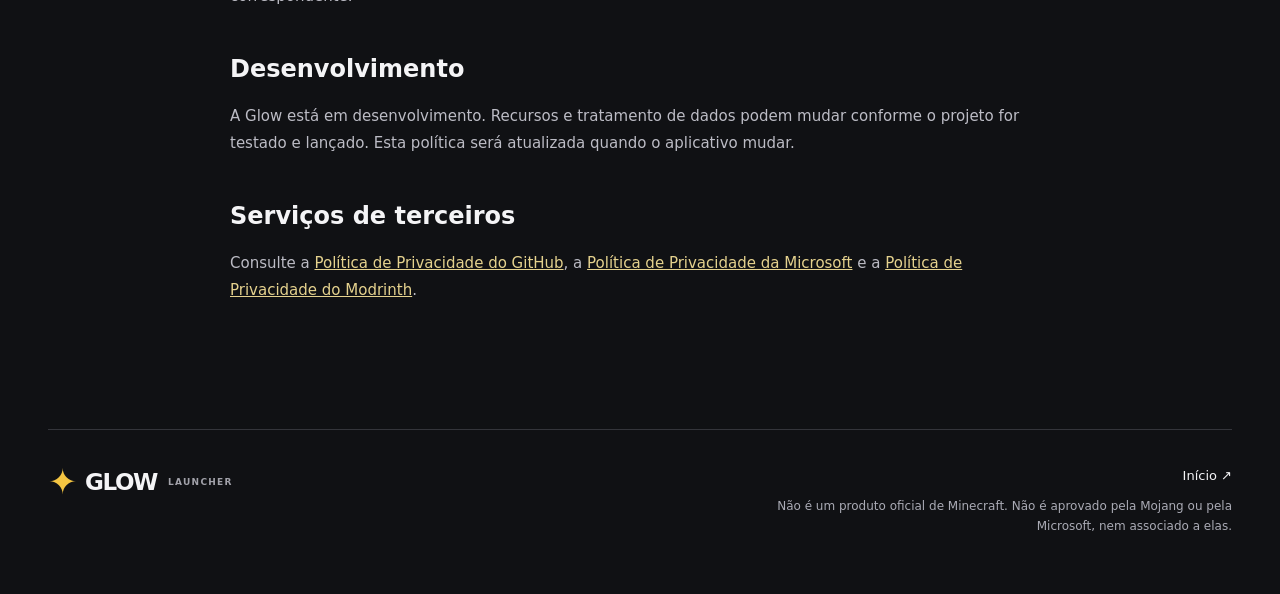
==== commit 31e07bb4: "Translate website and add community and support sections" ====
--- a/privacy.html
+++ b/privacy.html
@@ -6,7 +6,7 @@
 <h2>Contas Microsoft</h2><p>A Glow abre o login Microsoft no navegador ou utiliza um código de dispositivo Microsoft. Sua senha é informada à Microsoft. O launcher troca dados de autorização com a Microsoft, Xbox e Minecraft Services para obter o perfil e verificar a posse do jogo. O login nativo aguarda autorização e validação em ambiente real.</p><p>No Windows, o launcher usa o armazenamento de credenciais do sistema operacional para credenciais salvas. O Minecraft exige um token de acesso na inicialização. Os mods são executados no processo do jogo e podem acessar dados disponíveis para ele. O In-Game Account Switcher integrado gerencia seu próprio armazenamento e autorização de contas.</p>
 <h2>Dados locais</h2><p>A Glow armazena no computador configurações de instâncias, arquivos de jogo, mundos, mods, caches, informações de perfil e registros de diagnóstico. Os registros podem conter informações fornecidas pelo jogo ou por mods. Revise-os antes de compartilhá-los. Remover uma conta da Glow e remover dados locais do jogo são ações separadas.</p>
 <h2>Serviços acessados</h2><p>Conforme os recursos utilizados, a Glow se conecta aos serviços da Microsoft e do Minecraft para autenticação e metadados do jogo, ao Fabric para metadados do loader, ao Modrinth para conteúdo e a fornecedores de Java para baixar runtimes. Esses provedores recebem as solicitações necessárias aos seus serviços e possuem políticas próprias.</p><p>O recurso experimental Glow AI pode usar um modelo local. Se você configurar um serviço externo compatível e confirmar uma solicitação, o conteúdo selecionado será enviado a esse serviço.</p>
-<h2>Discord e contribuições</h2><p>Os links para a comunidade Discord e para uma futura plataforma externa de contribuições via Pix permanecem desativados até serem configurados. Ao acessar um serviço externo, o tratamento de dados será regido pela política desse serviço.</p>
+<h2>Discord e contribuições</h2><p>Os links para a comunidade Discord e para a plataforma LivePix abrem serviços externos. O valor da contribuição é escolhido na LivePix. O tratamento de dados em cada serviço é regido pela política correspondente.</p>
 <h2>Desenvolvimento</h2><p>A Glow está em desenvolvimento. Recursos e tratamento de dados podem mudar conforme o projeto for testado e lançado. Esta política será atualizada quando o aplicativo mudar.</p>
 <h2>Serviços de terceiros</h2><p>Consulte a <a href="https://docs.github.com/pt/site-policy/privacy-policies/github-general-privacy-statement">Política de Privacidade do GitHub</a>, a <a href="https://privacy.microsoft.com/pt-br/privacystatement">Política de Privacidade da Microsoft</a> e a <a href="https://modrinth.com/legal/privacy">Política de Privacidade do Modrinth</a>.</p>
 </main><footer class="wrap"><div><a class="brand" href="./"><span class="star">✦</span> GLOW <small>LAUNCHER</small></a></div><div class="footer-right"><a href="./">Início ↗</a><p>Não é um produto oficial de Minecraft. Não é aprovado pela Mojang ou pela Microsoft, nem associado a elas.</p></div></footer></body></html>
--- a/style.css
+++ b/style.css
@@ -3,3 +3,5 @@
 
 .download:disabled{opacity:.8;cursor:not-allowed;border:0;font-family:inherit}.download:disabled:hover{transform:none;background:var(--purple)}.hero-content .download-note{font-size:12px;color:#c3c3cb;margin-top:12px}
 .nav-actions{display:flex;align-items:center;gap:10px}.nav-actions .nav-cta{display:inline-flex;align-items:center;gap:8px;white-space:nowrap;background:transparent;color:inherit;font-family:inherit}.nav-actions svg{width:17px;height:15px}.nav-actions .support-nav span{margin:0;color:#f4c542}.social-link:disabled,.external-action:disabled{opacity:.55;cursor:not-allowed}.community,.support{display:flex;justify-content:space-between;gap:50px;align-items:center;margin-bottom:100px}.community h2,.support h2{font-size:clamp(35px,4vw,54px);letter-spacing:-.05em;line-height:1.08;margin:20px 0}.community p,.support p{color:var(--muted);line-height:1.7;max-width:570px;font-size:14px}.support{padding:48px;background:linear-gradient(110deg,#211f1a,#191a1f);border:1px solid #34353b}.support-options{width:min(100%,350px);flex:none}.support-options h3{margin-top:0}.amounts{display:flex;gap:8px;margin-bottom:20px}.amounts button{flex:1;background:#25262d;border:1px solid #41424b;color:#f4f4f6;padding:12px;border-radius:5px;cursor:pointer}.amounts button[aria-pressed=true]{border-color:var(--yellow);color:var(--yellow)}.support-options label{display:block;color:#ccc;font-size:13px;margin-bottom:8px}.support-options input{width:100%;background:#101114;border:1px solid #41424b;border-radius:5px;padding:12px;color:white;font:inherit}.external-action{border:1px solid #4b4b53;color:white;font-family:inherit;cursor:pointer}.support-options .external-action{width:100%;margin-top:12px}.external-action:disabled:hover{transform:none}.availability{font-size:12px!important}.amounts button:focus-visible,.external-action:focus-visible,.support-options input:focus-visible{outline:2px solid var(--yellow);outline-offset:3px}@media(max-width:1000px){.top{gap:16px}.top nav{gap:15px}.nav-actions .nav-cta{display:inline-flex}}@media(max-width:800px){.top{height:auto;min-height:70px;flex-wrap:wrap;padding-block:10px}.top nav{margin-left:auto}.nav-actions{width:100%;justify-content:flex-end}.community,.support{display:block;margin-bottom:70px}.support{padding:28px}.support-options{margin-top:32px}.community .button{margin-top:12px}}@media(max-width:460px){.top nav{gap:10px}.nav-actions{justify-content:flex-start}.nav-actions .nav-cta{padding:9px 11px}.support-options{width:100%}}@media(prefers-reduced-motion:reduce){html{scroll-behavior:auto}.button{transition:none}}
+
+.quick-actions{display:flex;gap:12px;margin-top:12px}.quick-actions .button{justify-content:center;gap:10px;min-width:130px}.quick-actions svg{width:17px;height:15px}.quick-actions a:focus-visible{outline:2px solid var(--yellow);outline-offset:3px}@media(max-width:460px){.quick-actions .button{min-width:0;flex:1}}
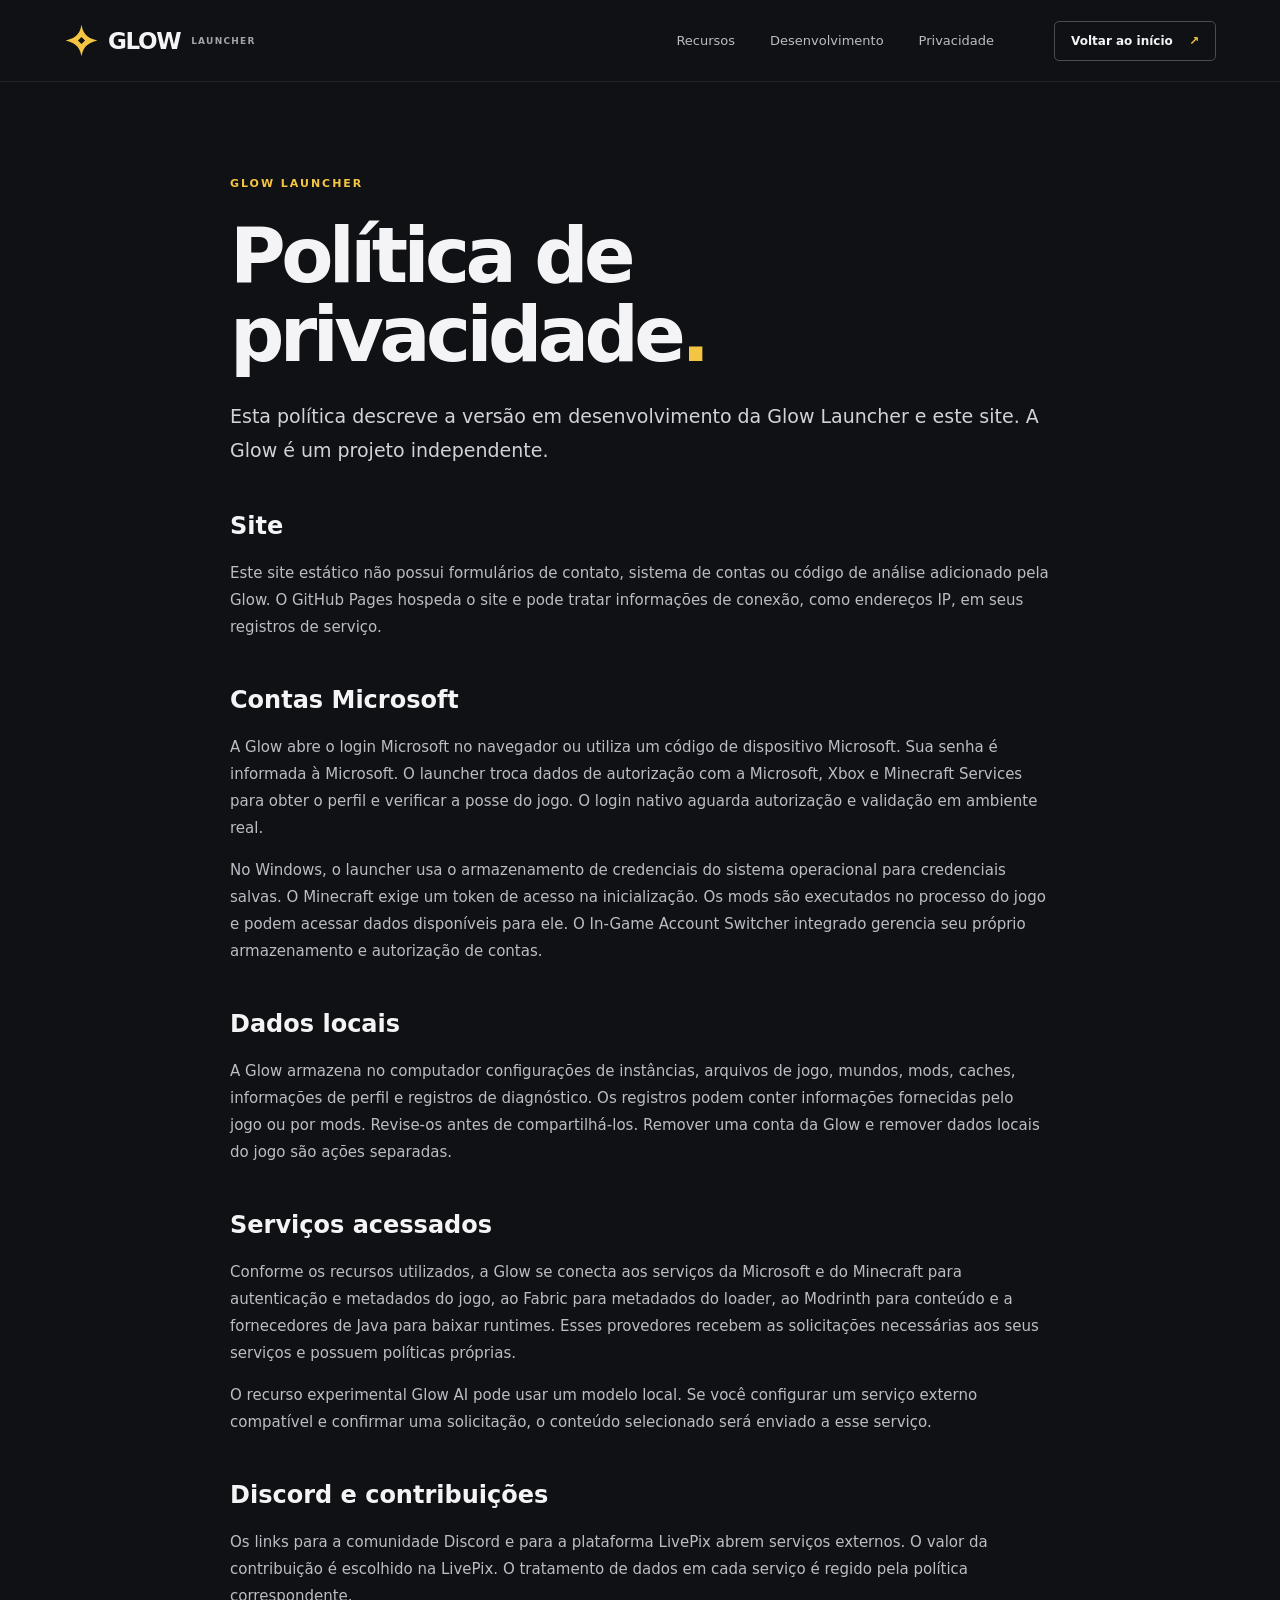
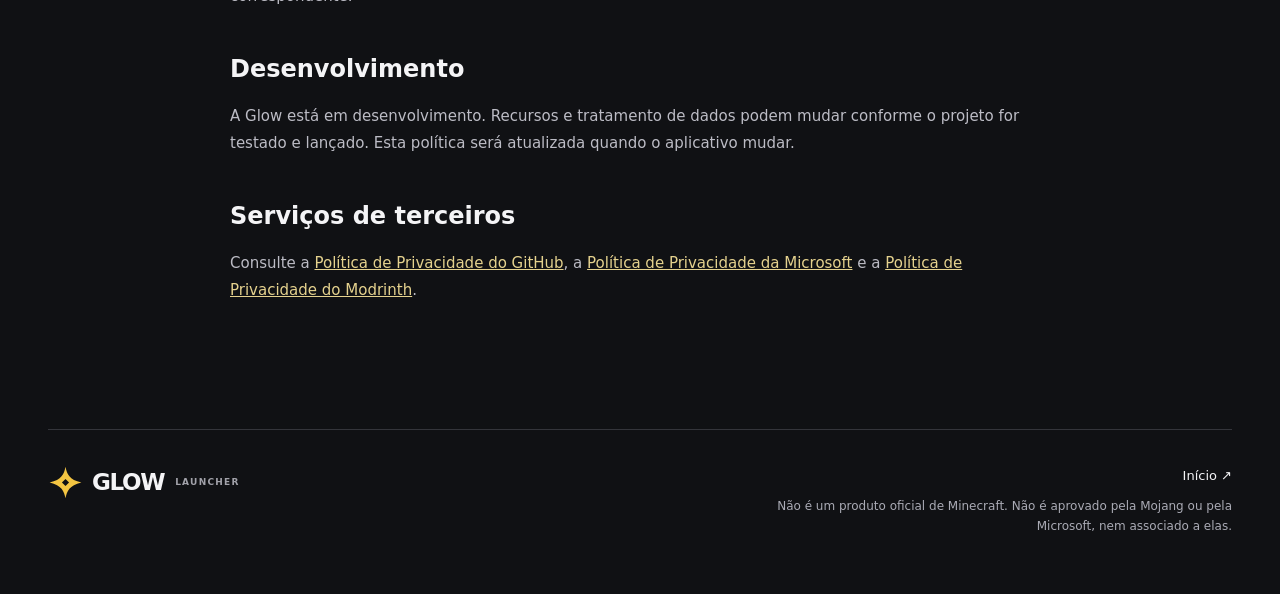
==== commit 0dd3e014: "Translate website and add community and support sections" ====
--- a/privacy.html
+++ b/privacy.html
@@ -1,6 +1,6 @@
 <!doctype html>
-<html lang="pt-BR"><head><meta charset="utf-8"><meta name="viewport" content="width=device-width,initial-scale=1"><meta name="theme-color" content="#101114"><meta name="description" content="Política de privacidade da Glow Launcher."><title>Privacidade — Glow Launcher</title><link rel="icon" href="assets/favicon.ico"><link rel="stylesheet" href="style.css"></head>
-<body><header class="top"><a class="brand" href="./"><span class="star">✦</span> GLOW <small>LAUNCHER</small></a><nav aria-label="Navegação principal"><a href="./#features">Recursos</a><a href="./#status">Desenvolvimento</a><a href="privacy.html" aria-current="page">Privacidade</a></nav><a class="nav-cta" href="./">Voltar ao início <span>↗</span></a></header>
+<html lang="pt-BR"><head><meta charset="utf-8"><meta name="viewport" content="width=device-width,initial-scale=1"><meta name="theme-color" content="#101114"><meta name="description" content="Política de privacidade da Glow Launcher."><title>Privacidade — Glow Launcher</title><link rel="icon" href="assets/favicon.ico?v=2" sizes="any"><link rel="icon" type="image/svg+xml" href="assets/glow-star.svg"><link rel="icon" type="image/png" sizes="32x32" href="assets/glow-star-32.png"><link rel="apple-touch-icon" href="assets/glow-star-256.png"><link rel="stylesheet" href="style.css"></head>
+<body><header class="top"><a class="brand" href="./"><img class="star" src="assets/glow-star.svg" alt=""> GLOW <small>LAUNCHER</small></a><nav aria-label="Navegação principal"><a href="./#features">Recursos</a><a href="./#status">Desenvolvimento</a><a href="privacy.html" aria-current="page">Privacidade</a></nav><a class="nav-cta" href="./">Voltar ao início <span>↗</span></a></header>
 <main class="legal wrap"><span class="kicker">GLOW LAUNCHER</span><h1>Política de privacidade<span class="dot">.</span></h1><p class="legal-lead">Esta política descreve a versão em desenvolvimento da Glow Launcher e este site. A Glow é um projeto independente.</p>
 <h2>Site</h2><p>Este site estático não possui formulários de contato, sistema de contas ou código de análise adicionado pela Glow. O GitHub Pages hospeda o site e pode tratar informações de conexão, como endereços IP, em seus registros de serviço.</p>
 <h2>Contas Microsoft</h2><p>A Glow abre o login Microsoft no navegador ou utiliza um código de dispositivo Microsoft. Sua senha é informada à Microsoft. O launcher troca dados de autorização com a Microsoft, Xbox e Minecraft Services para obter o perfil e verificar a posse do jogo. O login nativo aguarda autorização e validação em ambiente real.</p><p>No Windows, o launcher usa o armazenamento de credenciais do sistema operacional para credenciais salvas. O Minecraft exige um token de acesso na inicialização. Os mods são executados no processo do jogo e podem acessar dados disponíveis para ele. O In-Game Account Switcher integrado gerencia seu próprio armazenamento e autorização de contas.</p>
@@ -9,4 +9,4 @@
 <h2>Discord e contribuições</h2><p>Os links para a comunidade Discord e para a plataforma LivePix abrem serviços externos. O valor da contribuição é escolhido na LivePix. O tratamento de dados em cada serviço é regido pela política correspondente.</p>
 <h2>Desenvolvimento</h2><p>A Glow está em desenvolvimento. Recursos e tratamento de dados podem mudar conforme o projeto for testado e lançado. Esta política será atualizada quando o aplicativo mudar.</p>
 <h2>Serviços de terceiros</h2><p>Consulte a <a href="https://docs.github.com/pt/site-policy/privacy-policies/github-general-privacy-statement">Política de Privacidade do GitHub</a>, a <a href="https://privacy.microsoft.com/pt-br/privacystatement">Política de Privacidade da Microsoft</a> e a <a href="https://modrinth.com/legal/privacy">Política de Privacidade do Modrinth</a>.</p>
-</main><footer class="wrap"><div><a class="brand" href="./"><span class="star">✦</span> GLOW <small>LAUNCHER</small></a></div><div class="footer-right"><a href="./">Início ↗</a><p>Não é um produto oficial de Minecraft. Não é aprovado pela Mojang ou pela Microsoft, nem associado a elas.</p></div></footer></body></html>
+</main><footer class="wrap"><div><a class="brand" href="./"><img class="star" src="assets/glow-star.svg" alt=""> GLOW <small>LAUNCHER</small></a></div><div class="footer-right"><a href="./">Início ↗</a><p>Não é um produto oficial de Minecraft. Não é aprovado pela Mojang ou pela Microsoft, nem associado a elas.</p></div></footer></body></html>
--- a/style.css
+++ b/style.css
@@ -5,3 +5,5 @@
 .nav-actions{display:flex;align-items:center;gap:10px}.nav-actions .nav-cta{display:inline-flex;align-items:center;gap:8px;white-space:nowrap;background:transparent;color:inherit;font-family:inherit}.nav-actions svg{width:17px;height:15px}.nav-actions .support-nav span{margin:0;color:#f4c542}.social-link:disabled,.external-action:disabled{opacity:.55;cursor:not-allowed}.community,.support{display:flex;justify-content:space-between;gap:50px;align-items:center;margin-bottom:100px}.community h2,.support h2{font-size:clamp(35px,4vw,54px);letter-spacing:-.05em;line-height:1.08;margin:20px 0}.community p,.support p{color:var(--muted);line-height:1.7;max-width:570px;font-size:14px}.support{padding:48px;background:linear-gradient(110deg,#211f1a,#191a1f);border:1px solid #34353b}.support-options{width:min(100%,350px);flex:none}.support-options h3{margin-top:0}.amounts{display:flex;gap:8px;margin-bottom:20px}.amounts button{flex:1;background:#25262d;border:1px solid #41424b;color:#f4f4f6;padding:12px;border-radius:5px;cursor:pointer}.amounts button[aria-pressed=true]{border-color:var(--yellow);color:var(--yellow)}.support-options label{display:block;color:#ccc;font-size:13px;margin-bottom:8px}.support-options input{width:100%;background:#101114;border:1px solid #41424b;border-radius:5px;padding:12px;color:white;font:inherit}.external-action{border:1px solid #4b4b53;color:white;font-family:inherit;cursor:pointer}.support-options .external-action{width:100%;margin-top:12px}.external-action:disabled:hover{transform:none}.availability{font-size:12px!important}.amounts button:focus-visible,.external-action:focus-visible,.support-options input:focus-visible{outline:2px solid var(--yellow);outline-offset:3px}@media(max-width:1000px){.top{gap:16px}.top nav{gap:15px}.nav-actions .nav-cta{display:inline-flex}}@media(max-width:800px){.top{height:auto;min-height:70px;flex-wrap:wrap;padding-block:10px}.top nav{margin-left:auto}.nav-actions{width:100%;justify-content:flex-end}.community,.support{display:block;margin-bottom:70px}.support{padding:28px}.support-options{margin-top:32px}.community .button{margin-top:12px}}@media(max-width:460px){.top nav{gap:10px}.nav-actions{justify-content:flex-start}.nav-actions .nav-cta{padding:9px 11px}.support-options{width:100%}}@media(prefers-reduced-motion:reduce){html{scroll-behavior:auto}.button{transition:none}}
 
 .quick-actions{display:flex;gap:12px;margin-top:12px}.quick-actions .button{justify-content:center;gap:10px;min-width:130px}.quick-actions svg{width:17px;height:15px}.quick-actions a:focus-visible{outline:2px solid var(--yellow);outline-offset:3px}@media(max-width:460px){.quick-actions .button{min-width:0;flex:1}}
+
+img.star{width:35px;height:35px;display:block;flex:none}
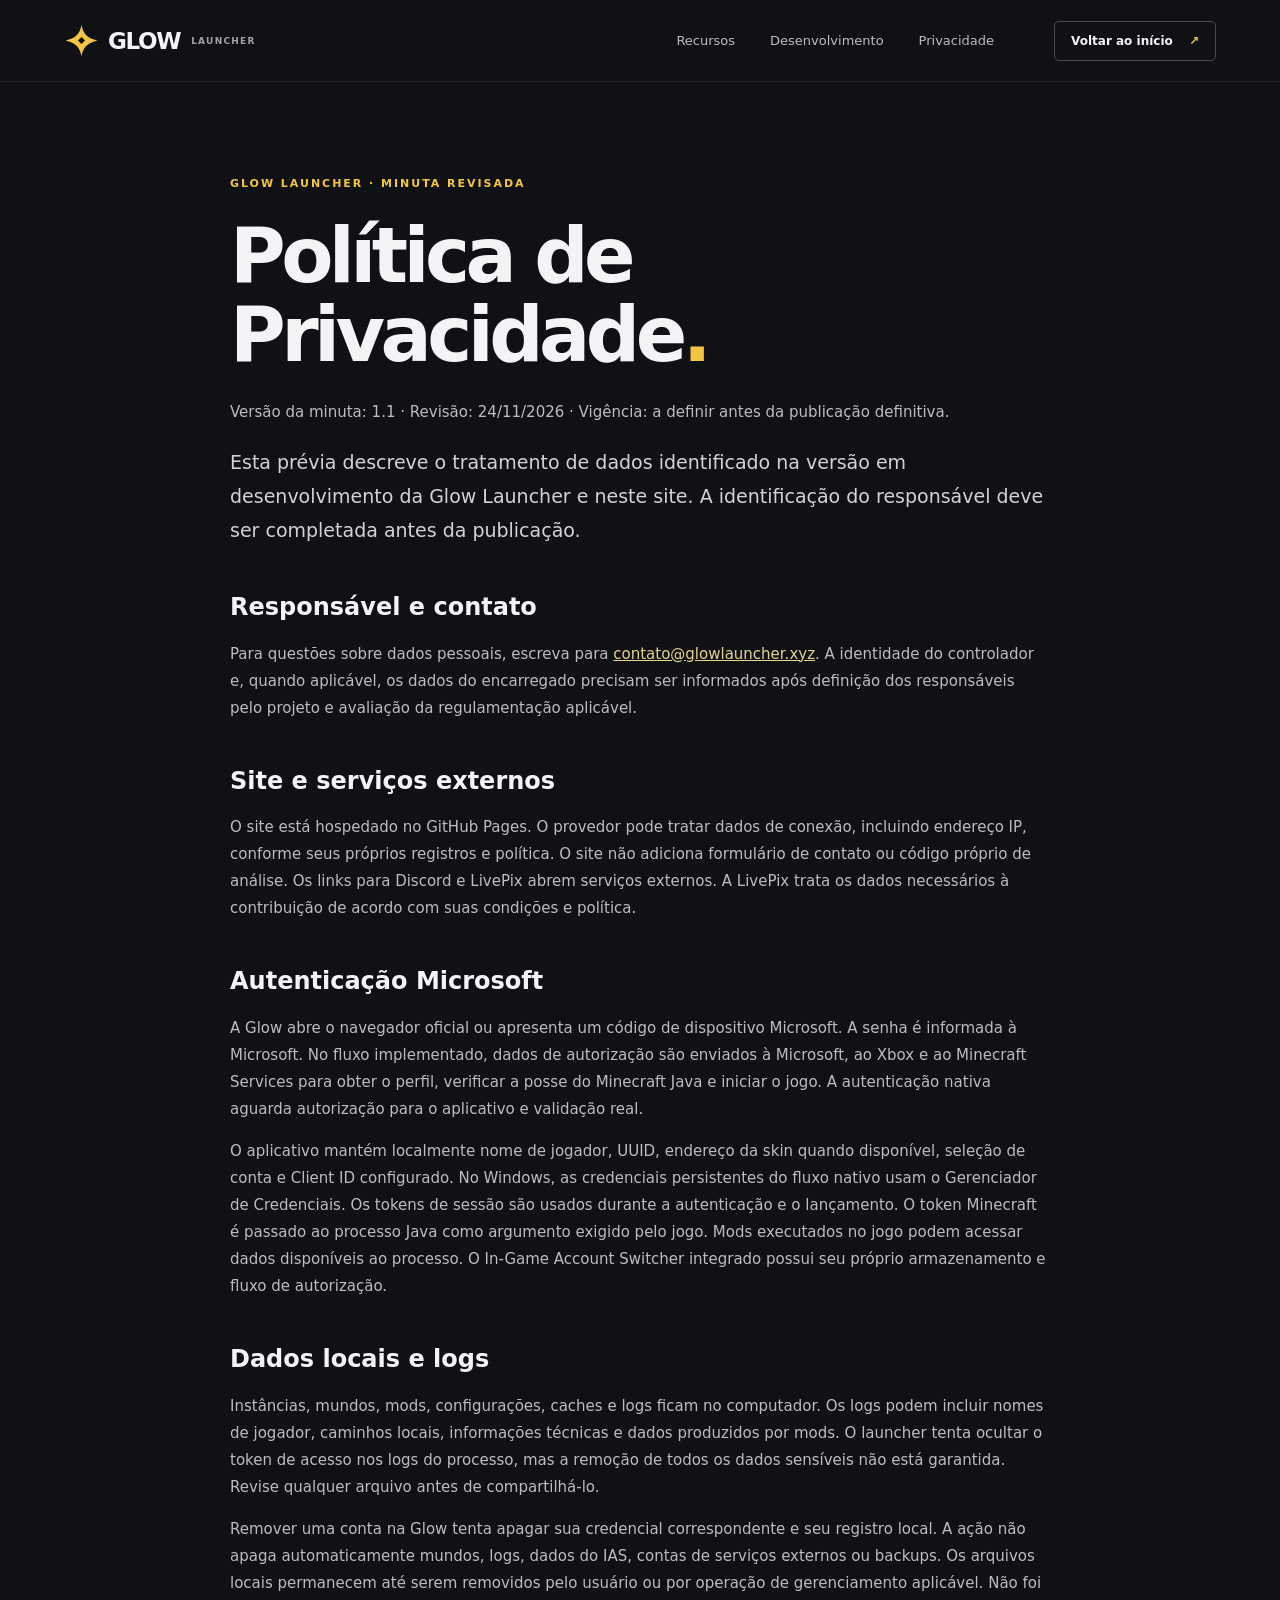
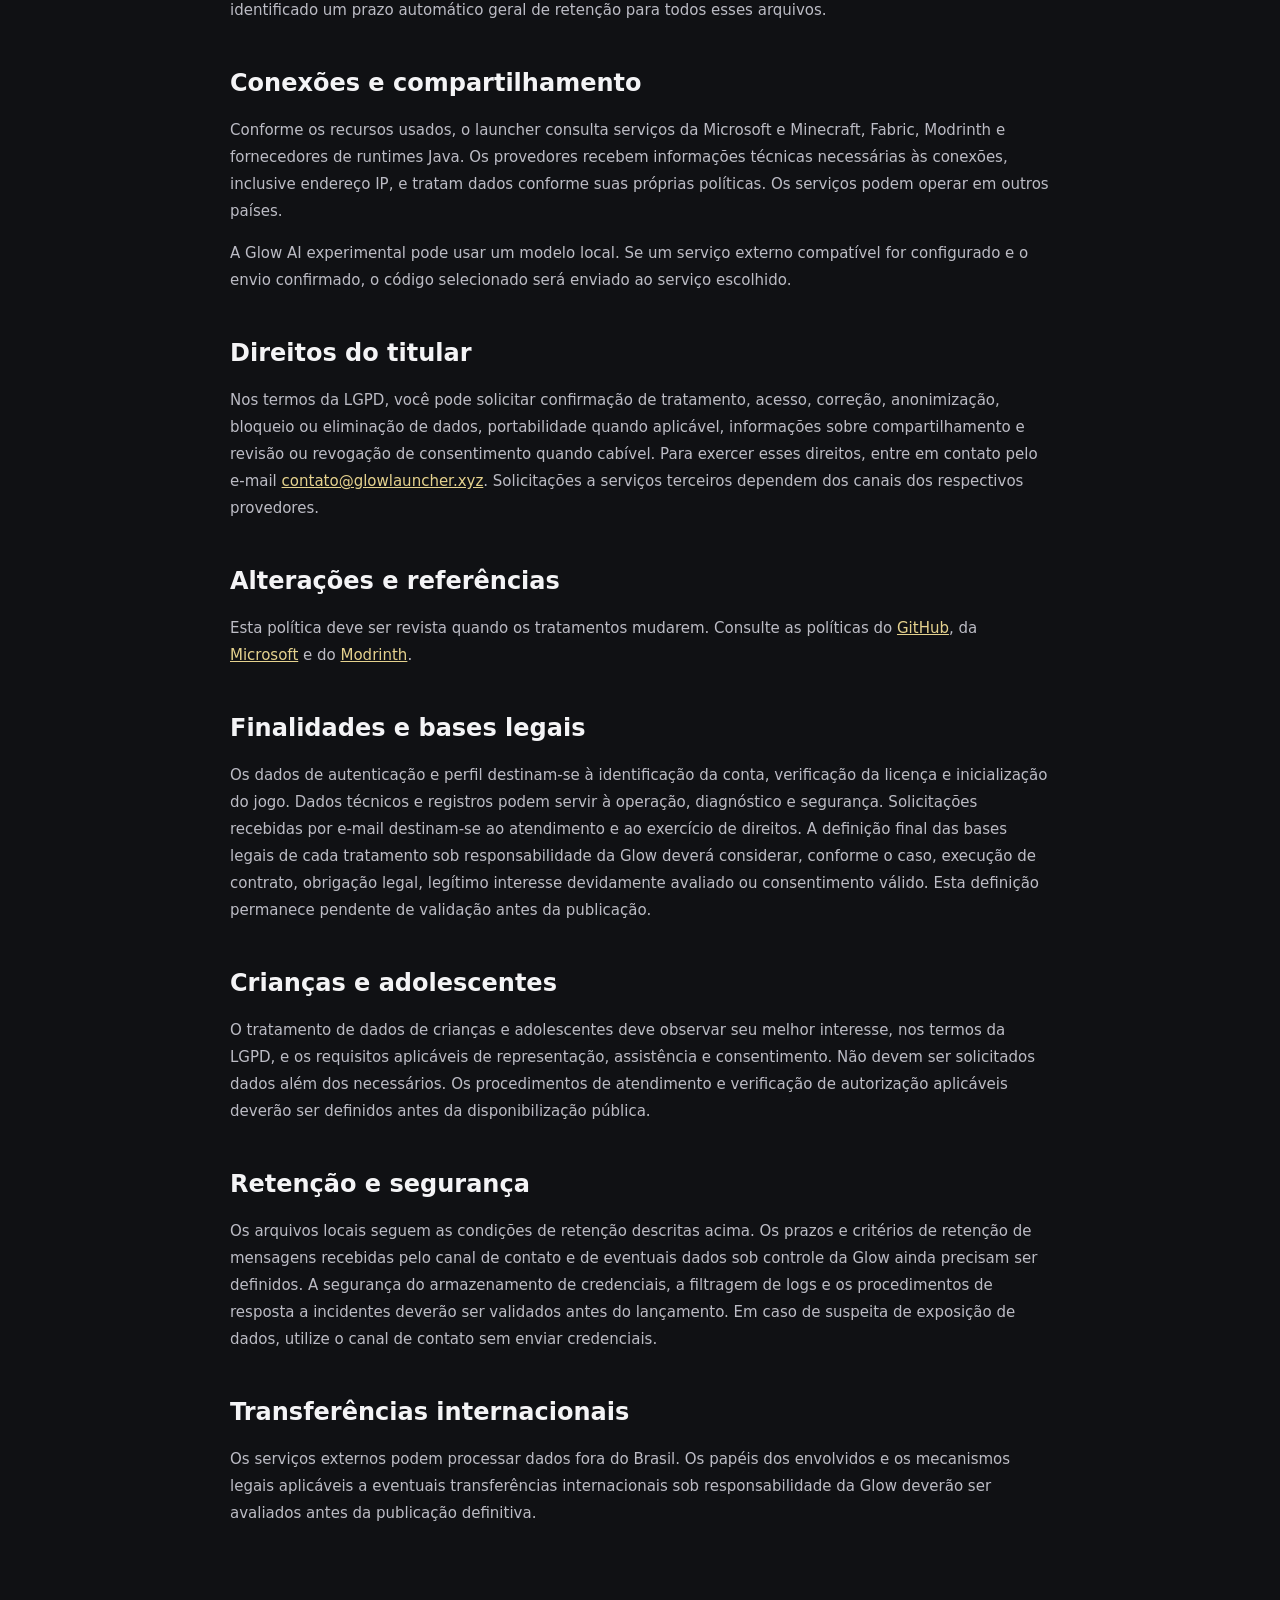
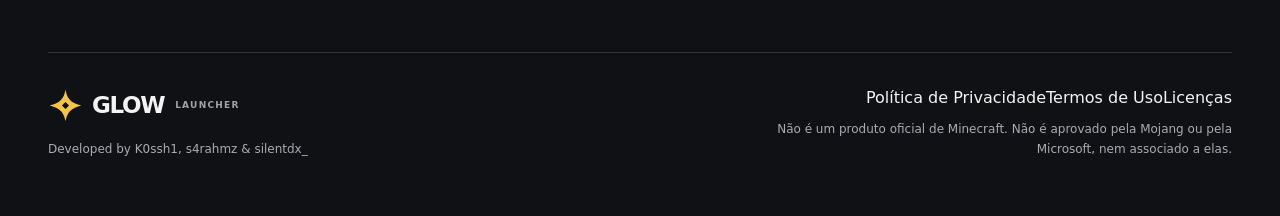
==== commit 2a5c3507: "Add files via upload" ====
--- a/privacy.html
+++ b/privacy.html
@@ -1,12 +1,16 @@
-<!doctype html>
-<html lang="pt-BR"><head><meta charset="utf-8"><meta name="viewport" content="width=device-width,initial-scale=1"><meta name="theme-color" content="#101114"><meta name="description" content="Política de privacidade da Glow Launcher."><title>Privacidade — Glow Launcher</title><link rel="icon" href="assets/favicon.ico?v=2" sizes="any"><link rel="icon" type="image/svg+xml" href="assets/glow-star.svg"><link rel="icon" type="image/png" sizes="32x32" href="assets/glow-star-32.png"><link rel="apple-touch-icon" href="assets/glow-star-256.png"><link rel="stylesheet" href="style.css"></head>
-<body><header class="top"><a class="brand" href="./"><img class="star" src="assets/glow-star.svg" alt=""> GLOW <small>LAUNCHER</small></a><nav aria-label="Navegação principal"><a href="./#features">Recursos</a><a href="./#status">Desenvolvimento</a><a href="privacy.html" aria-current="page">Privacidade</a></nav><a class="nav-cta" href="./">Voltar ao início <span>↗</span></a></header>
-<main class="legal wrap"><span class="kicker">GLOW LAUNCHER</span><h1>Política de privacidade<span class="dot">.</span></h1><p class="legal-lead">Esta política descreve a versão em desenvolvimento da Glow Launcher e este site. A Glow é um projeto independente.</p>
-<h2>Site</h2><p>Este site estático não possui formulários de contato, sistema de contas ou código de análise adicionado pela Glow. O GitHub Pages hospeda o site e pode tratar informações de conexão, como endereços IP, em seus registros de serviço.</p>
-<h2>Contas Microsoft</h2><p>A Glow abre o login Microsoft no navegador ou utiliza um código de dispositivo Microsoft. Sua senha é informada à Microsoft. O launcher troca dados de autorização com a Microsoft, Xbox e Minecraft Services para obter o perfil e verificar a posse do jogo. O login nativo aguarda autorização e validação em ambiente real.</p><p>No Windows, o launcher usa o armazenamento de credenciais do sistema operacional para credenciais salvas. O Minecraft exige um token de acesso na inicialização. Os mods são executados no processo do jogo e podem acessar dados disponíveis para ele. O In-Game Account Switcher integrado gerencia seu próprio armazenamento e autorização de contas.</p>
-<h2>Dados locais</h2><p>A Glow armazena no computador configurações de instâncias, arquivos de jogo, mundos, mods, caches, informações de perfil e registros de diagnóstico. Os registros podem conter informações fornecidas pelo jogo ou por mods. Revise-os antes de compartilhá-los. Remover uma conta da Glow e remover dados locais do jogo são ações separadas.</p>
-<h2>Serviços acessados</h2><p>Conforme os recursos utilizados, a Glow se conecta aos serviços da Microsoft e do Minecraft para autenticação e metadados do jogo, ao Fabric para metadados do loader, ao Modrinth para conteúdo e a fornecedores de Java para baixar runtimes. Esses provedores recebem as solicitações necessárias aos seus serviços e possuem políticas próprias.</p><p>O recurso experimental Glow AI pode usar um modelo local. Se você configurar um serviço externo compatível e confirmar uma solicitação, o conteúdo selecionado será enviado a esse serviço.</p>
-<h2>Discord e contribuições</h2><p>Os links para a comunidade Discord e para a plataforma LivePix abrem serviços externos. O valor da contribuição é escolhido na LivePix. O tratamento de dados em cada serviço é regido pela política correspondente.</p>
-<h2>Desenvolvimento</h2><p>A Glow está em desenvolvimento. Recursos e tratamento de dados podem mudar conforme o projeto for testado e lançado. Esta política será atualizada quando o aplicativo mudar.</p>
-<h2>Serviços de terceiros</h2><p>Consulte a <a href="https://docs.github.com/pt/site-policy/privacy-policies/github-general-privacy-statement">Política de Privacidade do GitHub</a>, a <a href="https://privacy.microsoft.com/pt-br/privacystatement">Política de Privacidade da Microsoft</a> e a <a href="https://modrinth.com/legal/privacy">Política de Privacidade do Modrinth</a>.</p>
-</main><footer class="wrap"><div><a class="brand" href="./"><img class="star" src="assets/glow-star.svg" alt=""> GLOW <small>LAUNCHER</small></a></div><div class="footer-right"><a href="./">Início ↗</a><p>Não é um produto oficial de Minecraft. Não é aprovado pela Mojang ou pela Microsoft, nem associado a elas.</p></div></footer></body></html>
+<!doctype html>
+<html lang="pt-BR"><head><meta charset="utf-8"><meta name="viewport" content="width=device-width,initial-scale=1"><meta name="theme-color" content="#101114"><title>Política de Privacidade — Glow Launcher</title><link rel="icon" href="assets/favicon.ico?v=2" sizes="any"><link rel="icon" type="image/svg+xml" href="assets/glow-star.svg"><link rel="stylesheet" href="style.css"></head>
+<body><header class="top"><a class="brand" href="./"><img class="star" src="assets/glow-star.svg" alt=""> GLOW <small>LAUNCHER</small></a><nav aria-label="Navegação principal"><a href="./#features">Recursos</a><a href="./#status">Desenvolvimento</a><a href="privacy.html">Privacidade</a></nav><a class="nav-cta" href="./">Voltar ao início <span>↗</span></a></header><main class="legal wrap"><span class="kicker">GLOW LAUNCHER · MINUTA REVISADA</span><h1>Política de Privacidade<span class="dot">.</span></h1><p>Versão da minuta: 1.1 · Revisão: 24/11/2026 · Vigência: a definir antes da publicação definitiva.</p>
+<p class="legal-lead">Esta prévia descreve o tratamento de dados identificado na versão em desenvolvimento da Glow Launcher e neste site. A identificação do responsável deve ser completada antes da publicação.</p>
+<h2>Responsável e contato</h2><p>Para questões sobre dados pessoais, escreva para <a href="mailto:contato@glowlauncher.xyz">contato@glowlauncher.xyz</a>. A identidade do controlador e, quando aplicável, os dados do encarregado precisam ser informados após definição dos responsáveis pelo projeto e avaliação da regulamentação aplicável.</p>
+<h2>Site e serviços externos</h2><p>O site está hospedado no GitHub Pages. O provedor pode tratar dados de conexão, incluindo endereço IP, conforme seus próprios registros e política. O site não adiciona formulário de contato ou código próprio de análise. Os links para Discord e LivePix abrem serviços externos. A LivePix trata os dados necessários à contribuição de acordo com suas condições e política.</p>
+<h2>Autenticação Microsoft</h2><p>A Glow abre o navegador oficial ou apresenta um código de dispositivo Microsoft. A senha é informada à Microsoft. No fluxo implementado, dados de autorização são enviados à Microsoft, ao Xbox e ao Minecraft Services para obter o perfil, verificar a posse do Minecraft Java e iniciar o jogo. A autenticação nativa aguarda autorização para o aplicativo e validação real.</p><p>O aplicativo mantém localmente nome de jogador, UUID, endereço da skin quando disponível, seleção de conta e Client ID configurado. No Windows, as credenciais persistentes do fluxo nativo usam o Gerenciador de Credenciais. Os tokens de sessão são usados durante a autenticação e o lançamento. O token Minecraft é passado ao processo Java como argumento exigido pelo jogo. Mods executados no jogo podem acessar dados disponíveis ao processo. O In-Game Account Switcher integrado possui seu próprio armazenamento e fluxo de autorização.</p>
+<h2>Dados locais e logs</h2><p>Instâncias, mundos, mods, configurações, caches e logs ficam no computador. Os logs podem incluir nomes de jogador, caminhos locais, informações técnicas e dados produzidos por mods. O launcher tenta ocultar o token de acesso nos logs do processo, mas a remoção de todos os dados sensíveis não está garantida. Revise qualquer arquivo antes de compartilhá-lo.</p><p>Remover uma conta na Glow tenta apagar sua credencial correspondente e seu registro local. A ação não apaga automaticamente mundos, logs, dados do IAS, contas de serviços externos ou backups. Os arquivos locais permanecem até serem removidos pelo usuário ou por operação de gerenciamento aplicável. Não foi identificado um prazo automático geral de retenção para todos esses arquivos.</p>
+<h2>Conexões e compartilhamento</h2><p>Conforme os recursos usados, o launcher consulta serviços da Microsoft e Minecraft, Fabric, Modrinth e fornecedores de runtimes Java. Os provedores recebem informações técnicas necessárias às conexões, inclusive endereço IP, e tratam dados conforme suas próprias políticas. Os serviços podem operar em outros países.</p><p>A Glow AI experimental pode usar um modelo local. Se um serviço externo compatível for configurado e o envio confirmado, o código selecionado será enviado ao serviço escolhido.</p>
+<h2>Direitos do titular</h2><p>Nos termos da LGPD, você pode solicitar confirmação de tratamento, acesso, correção, anonimização, bloqueio ou eliminação de dados, portabilidade quando aplicável, informações sobre compartilhamento e revisão ou revogação de consentimento quando cabível. Para exercer esses direitos, entre em contato pelo e-mail <a href="mailto:contato@glowlauncher.xyz">contato@glowlauncher.xyz</a>. Solicitações a serviços terceiros dependem dos canais dos respectivos provedores.</p>
+<h2>Alterações e referências</h2><p>Esta política deve ser revista quando os tratamentos mudarem. Consulte as políticas do <a href="https://docs.github.com/pt/site-policy/privacy-policies/github-general-privacy-statement">GitHub</a>, da <a href="https://privacy.microsoft.com/pt-br/privacystatement">Microsoft</a> e do <a href="https://modrinth.com/legal/privacy">Modrinth</a>.</p>
+<h2>Finalidades e bases legais</h2><p>Os dados de autenticação e perfil destinam-se à identificação da conta, verificação da licença e inicialização do jogo. Dados técnicos e registros podem servir à operação, diagnóstico e segurança. Solicitações recebidas por e-mail destinam-se ao atendimento e ao exercício de direitos. A definição final das bases legais de cada tratamento sob responsabilidade da Glow deverá considerar, conforme o caso, execução de contrato, obrigação legal, legítimo interesse devidamente avaliado ou consentimento válido. Esta definição permanece pendente de validação antes da publicação.</p>
+<h2>Crianças e adolescentes</h2><p>O tratamento de dados de crianças e adolescentes deve observar seu melhor interesse, nos termos da LGPD, e os requisitos aplicáveis de representação, assistência e consentimento. Não devem ser solicitados dados além dos necessários. Os procedimentos de atendimento e verificação de autorização aplicáveis deverão ser definidos antes da disponibilização pública.</p>
+<h2>Retenção e segurança</h2><p>Os arquivos locais seguem as condições de retenção descritas acima. Os prazos e critérios de retenção de mensagens recebidas pelo canal de contato e de eventuais dados sob controle da Glow ainda precisam ser definidos. A segurança do armazenamento de credenciais, a filtragem de logs e os procedimentos de resposta a incidentes deverão ser validados antes do lançamento. Em caso de suspeita de exposição de dados, utilize o canal de contato sem enviar credenciais.</p>
+<h2>Transferências internacionais</h2><p>Os serviços externos podem processar dados fora do Brasil. Os papéis dos envolvidos e os mecanismos legais aplicáveis a eventuais transferências internacionais sob responsabilidade da Glow deverão ser avaliados antes da publicação definitiva.</p>
+</main><footer class="wrap"><div><a class="brand" href="./"><img class="star" src="assets/glow-star.svg" alt=""> GLOW <small>LAUNCHER</small></a><p>Developed by K0ssh1, s4rahmz &amp; silentdx_</p></div><div class="footer-right"><div class="legal-links"><a href="privacy.html">Política de Privacidade</a><a href="terms.html">Termos de Uso</a><a href="licenses.html">Licenças</a></div><p>Não é um produto oficial de Minecraft. Não é aprovado pela Mojang ou pela Microsoft, nem associado a elas.</p></div></footer></body></html>
--- a/style.css
+++ b/style.css
@@ -1,9 +1,29 @@
-:root{color-scheme:dark;--bg:#101114;--surface:#191a1f;--text:#f4f4f6;--muted:#aaabb5;--yellow:#f4c542;--purple:#8b5cf6}*{box-sizing:border-box}html{scroll-behavior:smooth}body{margin:0;background:var(--bg);color:var(--text);font-family:system-ui,sans-serif}a{color:inherit;text-decoration:none}a:focus-visible{outline:2px solid var(--yellow);outline-offset:5px}.wrap{width:min(1280px,calc(100% - 96px));margin:auto}.top{height:82px;display:flex;align-items:center;gap:60px;padding:0 5%;border-bottom:1px solid #ffffff13;background:#101114}.brand{display:inline-flex;align-items:center;gap:9px;font-family:system-ui,sans-serif;font-size:23px;font-weight:700;letter-spacing:-.06em;white-space:nowrap}.brand small{font:600 9px system-ui,sans-serif;letter-spacing:.14em;color:#a2a2aa;margin-left:2px}.star{font-size:35px;color:var(--yellow);line-height:1}.top nav{display:flex;gap:35px;margin-left:auto;color:#bcbcc5;font-size:13px}.top nav a:hover,footer a:hover{color:var(--yellow)}.nav-cta{border:1px solid #4b4b53;padding:12px 16px;font-size:12px;font-weight:700;border-radius:5px}.nav-cta span{color:var(--yellow);margin-left:12px}.hero{position:relative;min-height:640px;display:flex;align-items:center;overflow:hidden}.hero-art{position:absolute;inset:0;background:linear-gradient(90deg,#101114 0%,#101114ee 24%,#10111475 61%,#10111448),linear-gradient(0deg,#101114,transparent 32%),url("assets/nightfall.png") center 55%/cover}.hero-content{position:relative;width:min(1280px,calc(100% - 96px));margin:0 auto;padding:70px 0 100px}.eyebrow,.kicker{font-size:11px;letter-spacing:.18em;color:var(--yellow);font-weight:700}.eyebrow span,.status-label span{display:inline-block;width:7px;height:7px;background:var(--yellow);border-radius:50%;margin-right:9px}.hero h1,.intro h2,.status h2,.legal h1{font-family:system-ui,sans-serif;letter-spacing:-.06em;line-height:1.04;margin:25px 0;font-weight:700}.hero h1{font-size:clamp(52px,7vw,100px)}em{font-style:normal;color:var(--yellow)}.hero-content>p{font-size:17px;line-height:1.7;color:#c7c6cd;max-width:475px}.hero-actions{display:flex;flex-wrap:wrap;gap:12px;margin-top:32px}.button{display:inline-flex;align-items:center;justify-content:space-between;gap:35px;padding:16px 20px;border-radius:6px;font-weight:700;font-size:13px;transition:background .16s,transform .16s}.button:hover{transform:translateY(-2px)}.primary{background:var(--purple)}.primary:hover{background:#7c3aed}.secondary{border:1px solid #ffffff42;background:#111318b0}.hero-bottom{position:absolute;bottom:26px;left:5%;right:5%;display:flex;justify-content:space-between;color:#9698a2;font-size:10px;letter-spacing:.14em}.intro{padding:100px 0 55px;display:flex;align-items:end;justify-content:space-between;gap:30px}.intro h2,.status h2{font-size:clamp(37px,4vw,56px);margin-bottom:0}.intro>p{max-width:360px;color:var(--muted);line-height:1.7}.features{display:grid;grid-template-columns:repeat(4,1fr);border-top:1px solid #34353b;border-bottom:1px solid #34353b}.features article{padding:32px 28px 38px 0}.features article+article{border-left:1px solid #34353b;padding-left:28px}.feature-icon{font-size:24px;color:var(--yellow)}.features h3{font-family:system-ui,sans-serif;font-size:19px;margin:38px 0 12px}.features p,.status p,footer p{color:var(--muted);font-size:14px;line-height:1.7}.status{margin-top:110px;margin-bottom:110px;border-left:3px solid var(--yellow);padding:38px 42px;background:linear-gradient(90deg,#211f1a,#191a1f);display:flex;align-items:center;justify-content:space-between;gap:30px}.status h2{margin:18px 0}.status p{max-width:675px}.status-label{white-space:nowrap;border:1px solid #4e4937;color:#e0ca81;padding:12px 15px;font-size:10px;letter-spacing:.12em}.status-label span{width:6px;height:6px}footer{border-top:1px solid #34353b;padding:35px 0 45px;display:flex;justify-content:space-between;gap:40px}footer p{font-size:12px}.footer-right{text-align:right;max-width:490px}.footer-right>a{font-size:13px}.legal{max-width:820px;padding:90px 0 110px}.legal h1{font-size:clamp(48px,6vw,76px)}.dot{color:var(--yellow)}.legal-lead{font-size:19px!important;color:#d2d2d8!important}.legal h2{font:600 24px system-ui,sans-serif;margin-top:45px}.legal p{color:#bcbcc5;line-height:1.8;font-size:15px}.legal p a{text-decoration:underline;color:#e5d28e}@media(max-width:800px){.wrap,.hero-content{width:calc(100% - 40px)}.top{height:70px;padding:0 20px;gap:15px}.top nav{gap:16px}.nav-cta{display:none}.hero{min-height:590px}.hero-art{background:linear-gradient(90deg,#101114ed,#10111470),linear-gradient(0deg,#101114,transparent 40%),url("assets/nightfall.png") center/cover}.intro{padding-top:75px;display:block}.features{grid-template-columns:1fr 1fr}.features article:nth-child(3){border-left:0}.features article{border-bottom:1px solid #34353b;padding-left:15px!important}.status{margin-top:70px;margin-bottom:70px;display:block;padding:28px}.status-label{display:inline-block;margin-top:15px}footer{display:block}.footer-right{text-align:left}.legal{padding:65px 0}}@media(max-width:460px){.brand small{display:none}.top nav{gap:12px;font-size:12px}.hero h1{font-size:49px}.features{grid-template-columns:1fr}.features article{border-left:0!important}.hero-bottom{font-size:8px}.hero-bottom span:last-child{display:none}}
-@media(max-width:520px){.top{gap:8px}.top nav{gap:10px}.top nav a{font-size:11px}.brand small{display:none}.hero-actions .button{gap:12px}.hero h1{font-size:clamp(38px,10vw,49px)}.hero-content>p{font-size:15px}}
-
-.download:disabled{opacity:.8;cursor:not-allowed;border:0;font-family:inherit}.download:disabled:hover{transform:none;background:var(--purple)}.hero-content .download-note{font-size:12px;color:#c3c3cb;margin-top:12px}
-.nav-actions{display:flex;align-items:center;gap:10px}.nav-actions .nav-cta{display:inline-flex;align-items:center;gap:8px;white-space:nowrap;background:transparent;color:inherit;font-family:inherit}.nav-actions svg{width:17px;height:15px}.nav-actions .support-nav span{margin:0;color:#f4c542}.social-link:disabled,.external-action:disabled{opacity:.55;cursor:not-allowed}.community,.support{display:flex;justify-content:space-between;gap:50px;align-items:center;margin-bottom:100px}.community h2,.support h2{font-size:clamp(35px,4vw,54px);letter-spacing:-.05em;line-height:1.08;margin:20px 0}.community p,.support p{color:var(--muted);line-height:1.7;max-width:570px;font-size:14px}.support{padding:48px;background:linear-gradient(110deg,#211f1a,#191a1f);border:1px solid #34353b}.support-options{width:min(100%,350px);flex:none}.support-options h3{margin-top:0}.amounts{display:flex;gap:8px;margin-bottom:20px}.amounts button{flex:1;background:#25262d;border:1px solid #41424b;color:#f4f4f6;padding:12px;border-radius:5px;cursor:pointer}.amounts button[aria-pressed=true]{border-color:var(--yellow);color:var(--yellow)}.support-options label{display:block;color:#ccc;font-size:13px;margin-bottom:8px}.support-options input{width:100%;background:#101114;border:1px solid #41424b;border-radius:5px;padding:12px;color:white;font:inherit}.external-action{border:1px solid #4b4b53;color:white;font-family:inherit;cursor:pointer}.support-options .external-action{width:100%;margin-top:12px}.external-action:disabled:hover{transform:none}.availability{font-size:12px!important}.amounts button:focus-visible,.external-action:focus-visible,.support-options input:focus-visible{outline:2px solid var(--yellow);outline-offset:3px}@media(max-width:1000px){.top{gap:16px}.top nav{gap:15px}.nav-actions .nav-cta{display:inline-flex}}@media(max-width:800px){.top{height:auto;min-height:70px;flex-wrap:wrap;padding-block:10px}.top nav{margin-left:auto}.nav-actions{width:100%;justify-content:flex-end}.community,.support{display:block;margin-bottom:70px}.support{padding:28px}.support-options{margin-top:32px}.community .button{margin-top:12px}}@media(max-width:460px){.top nav{gap:10px}.nav-actions{justify-content:flex-start}.nav-actions .nav-cta{padding:9px 11px}.support-options{width:100%}}@media(prefers-reduced-motion:reduce){html{scroll-behavior:auto}.button{transition:none}}
-
-.quick-actions{display:flex;gap:12px;margin-top:12px}.quick-actions .button{justify-content:center;gap:10px;min-width:130px}.quick-actions svg{width:17px;height:15px}.quick-actions a:focus-visible{outline:2px solid var(--yellow);outline-offset:3px}@media(max-width:460px){.quick-actions .button{min-width:0;flex:1}}
-
-img.star{width:35px;height:35px;display:block;flex:none}
+:root{color-scheme:dark;--bg:#101114;--surface:#191a1f;--text:#f4f4f6;--muted:#aaabb5;--yellow:#f4c542;--purple:#8b5cf6}*{box-sizing:border-box}html{scroll-behavior:smooth}body{margin:0;background:var(--bg);color:var(--text);font-family:system-ui,sans-serif}a{color:inherit;text-decoration:none}a:focus-visible{outline:2px solid var(--yellow);outline-offset:5px}.wrap{width:min(1280px,calc(100% - 96px));margin:auto}.top{height:82px;display:flex;align-items:center;gap:60px;padding:0 5%;border-bottom:1px solid #ffffff13;background:#101114}.brand{display:inline-flex;align-items:center;gap:9px;font-family:system-ui,sans-serif;font-size:23px;font-weight:700;letter-spacing:-.06em;white-space:nowrap}.brand small{font:600 9px system-ui,sans-serif;letter-spacing:.14em;color:#a2a2aa;margin-left:2px}.star{font-size:35px;color:var(--yellow);line-height:1}.top nav{display:flex;gap:35px;margin-left:auto;color:#bcbcc5;font-size:13px}.top nav a:hover,footer a:hover{color:var(--yellow)}.nav-cta{border:1px solid #4b4b53;padding:12px 16px;font-size:12px;font-weight:700;border-radius:5px}.nav-cta span{color:var(--yellow);margin-left:12px}.hero{position:relative;min-height:640px;display:flex;align-items:center;overflow:hidden}.hero-art{position:absolute;inset:0;background:linear-gradient(90deg,#101114 0%,#101114ee 24%,#10111475 61%,#10111448),linear-gradient(0deg,#101114,transparent 32%),url("assets/nightfall.png") center 55%/cover}.hero-content{position:relative;width:min(1280px,calc(100% - 96px));margin:0 auto;padding:70px 0 100px}.eyebrow,.kicker{font-size:11px;letter-spacing:.18em;color:var(--yellow);font-weight:700}.eyebrow span,.status-label span{display:inline-block;width:7px;height:7px;background:var(--yellow);border-radius:50%;margin-right:9px}.hero h1,.intro h2,.status h2,.legal h1{font-family:system-ui,sans-serif;letter-spacing:-.06em;line-height:1.04;margin:25px 0;font-weight:700}.hero h1{font-size:clamp(52px,7vw,100px)}em{font-style:normal;color:var(--yellow)}.hero-content>p{font-size:17px;line-height:1.7;color:#c7c6cd;max-width:475px}.hero-actions{display:flex;flex-wrap:wrap;gap:12px;margin-top:32px}.button{display:inline-flex;align-items:center;justify-content:space-between;gap:35px;padding:16px 20px;border-radius:6px;font-weight:700;font-size:13px;transition:background .16s,transform .16s}.button:hover{transform:translateY(-2px)}.primary{background:var(--purple)}.primary:hover{background:#7c3aed}.secondary{border:1px solid #ffffff42;background:#111318b0}.hero-bottom{position:absolute;bottom:26px;left:5%;right:5%;display:flex;justify-content:space-between;color:#9698a2;font-size:10px;letter-spacing:.14em}.intro{padding:100px 0 55px;display:flex;align-items:end;justify-content:space-between;gap:30px}.intro h2,.status h2{font-size:clamp(37px,4vw,56px);margin-bottom:0}.intro>p{max-width:360px;color:var(--muted);line-height:1.7}.features{display:grid;grid-template-columns:repeat(4,1fr);border-top:1px solid #34353b;border-bottom:1px solid #34353b}.features article{padding:32px 28px 38px 0}.features article+article{border-left:1px solid #34353b;padding-left:28px}.feature-icon{font-size:24px;color:var(--yellow)}.features h3{font-family:system-ui,sans-serif;font-size:19px;margin:38px 0 12px}.features p,.status p,footer p{color:var(--muted);font-size:14px;line-height:1.7}.status{margin-top:110px;margin-bottom:110px;border-left:3px solid var(--yellow);padding:38px 42px;background:linear-gradient(90deg,#211f1a,#191a1f);display:flex;align-items:center;justify-content:space-between;gap:30px}.status h2{margin:18px 0}.status p{max-width:675px}.status-label{white-space:nowrap;border:1px solid #4e4937;color:#e0ca81;padding:12px 15px;font-size:10px;letter-spacing:.12em}.status-label span{width:6px;height:6px}footer{border-top:1px solid #34353b;padding:35px 0 45px;display:flex;justify-content:space-between;gap:40px}footer p{font-size:12px}.footer-right{text-align:right;max-width:490px}.footer-right>a{font-size:13px}.legal{max-width:820px;padding:90px 0 110px}.legal h1{font-size:clamp(48px,6vw,76px)}.dot{color:var(--yellow)}.legal-lead{font-size:19px!important;color:#d2d2d8!important}.legal h2{font:600 24px system-ui,sans-serif;margin-top:45px}.legal p{color:#bcbcc5;line-height:1.8;font-size:15px}.legal p a{text-decoration:underline;color:#e5d28e}@media(max-width:800px){.wrap,.hero-content{width:calc(100% - 40px)}.top{height:70px;padding:0 20px;gap:15px}.top nav{gap:16px}.nav-cta{display:none}.hero{min-height:590px}.hero-art{background:linear-gradient(90deg,#101114ed,#10111470),linear-gradient(0deg,#101114,transparent 40%),url("assets/nightfall.png") center/cover}.intro{padding-top:75px;display:block}.features{grid-template-columns:1fr 1fr}.features article:nth-child(3){border-left:0}.features article{border-bottom:1px solid #34353b;padding-left:15px!important}.status{margin-top:70px;margin-bottom:70px;display:block;padding:28px}.status-label{display:inline-block;margin-top:15px}footer{display:block}.footer-right{text-align:left}.legal{padding:65px 0}}@media(max-width:460px){.brand small{display:none}.top nav{gap:12px;font-size:12px}.hero h1{font-size:49px}.features{grid-template-columns:1fr}.features article{border-left:0!important}.hero-bottom{font-size:8px}.hero-bottom span:last-child{display:none}}
+@media(max-width:520px){.top{gap:8px}.top nav{gap:10px}.top nav a{font-size:11px}.brand small{display:none}.hero-actions .button{gap:12px}.hero h1{font-size:clamp(38px,10vw,49px)}.hero-content>p{font-size:15px}}
+
+.download:disabled{opacity:.8;cursor:not-allowed;border:0;font-family:inherit}.download:disabled:hover{transform:none;background:var(--purple)}.hero-content .download-note{font-size:12px;color:#c3c3cb;margin-top:12px}
+.nav-actions{display:flex;align-items:center;gap:10px}.nav-actions .nav-cta{display:inline-flex;align-items:center;gap:8px;white-space:nowrap;background:transparent;color:inherit;font-family:inherit}.nav-actions svg{width:17px;height:15px}.nav-actions .support-nav span{margin:0;color:#f4c542}.social-link:disabled,.external-action:disabled{opacity:.55;cursor:not-allowed}.community,.support{display:flex;justify-content:space-between;gap:50px;align-items:center;margin-bottom:100px}.community h2,.support h2{font-size:clamp(35px,4vw,54px);letter-spacing:-.05em;line-height:1.08;margin:20px 0}.community p,.support p{color:var(--muted);line-height:1.7;max-width:570px;font-size:14px}.support{padding:48px;background:linear-gradient(110deg,#211f1a,#191a1f);border:1px solid #34353b}.support-options{width:min(100%,350px);flex:none}.support-options h3{margin-top:0}.amounts{display:flex;gap:8px;margin-bottom:20px}.amounts button{flex:1;background:#25262d;border:1px solid #41424b;color:#f4f4f6;padding:12px;border-radius:5px;cursor:pointer}.amounts button[aria-pressed=true]{border-color:var(--yellow);color:var(--yellow)}.support-options label{display:block;color:#ccc;font-size:13px;margin-bottom:8px}.support-options input{width:100%;background:#101114;border:1px solid #41424b;border-radius:5px;padding:12px;color:white;font:inherit}.external-action{border:1px solid #4b4b53;color:white;font-family:inherit;cursor:pointer}.support-options .external-action{width:100%;margin-top:12px}.external-action:disabled:hover{transform:none}.availability{font-size:12px!important}.amounts button:focus-visible,.external-action:focus-visible,.support-options input:focus-visible{outline:2px solid var(--yellow);outline-offset:3px}@media(max-width:1000px){.top{gap:16px}.top nav{gap:15px}.nav-actions .nav-cta{display:inline-flex}}@media(max-width:800px){.top{height:auto;min-height:70px;flex-wrap:wrap;padding-block:10px}.top nav{margin-left:auto}.nav-actions{width:100%;justify-content:flex-end}.community,.support{display:block;margin-bottom:70px}.support{padding:28px}.support-options{margin-top:32px}.community .button{margin-top:12px}}@media(max-width:460px){.top nav{gap:10px}.nav-actions{justify-content:flex-start}.nav-actions .nav-cta{padding:9px 11px}.support-options{width:100%}}@media(prefers-reduced-motion:reduce){html{scroll-behavior:auto}.button{transition:none}}
+
+.quick-actions{display:flex;gap:12px;margin-top:12px}.quick-actions .button{justify-content:center;gap:10px;min-width:130px}.quick-actions svg{width:17px;height:15px}.quick-actions a:focus-visible{outline:2px solid var(--yellow);outline-offset:3px}@media(max-width:460px){.quick-actions .button{min-width:0;flex:1}}
+
+img.star{width:35px;height:35px;display:block;flex:none}
+
+
+.features{grid-template-columns:repeat(3,minmax(0,1fr));gap:20px;border:0;overflow:visible}
+.features article,.features article+article{position:relative;padding:30px 24px;border:1px solid #34353b;border-radius:8px;background:#17181d;transition:transform .32s ease,background-color .32s ease,border-color .32s ease,box-shadow .32s ease}
+.feature-icon{display:inline-flex;align-items:center;justify-content:center;width:44px;height:44px;transition:transform .32s ease}
+.feature-icon svg{width:28px;height:28px}.features h3{margin-top:20px}
+.features article:hover,.features article+article:hover{z-index:2;background:#25262b;border-color:var(--yellow);box-shadow:0 12px 30px #0005}
+@media(prefers-reduced-motion:no-preference){
+.features article:hover,.features article+article:hover{transform:translateY(-8px) scale(1.07)}
+.features article:hover .feature-icon{transform:translateY(-4px) scale(1.12)}
+.hero-content>*{animation:glow-enter .9s cubic-bezier(.2,.7,.2,1) both}
+.hero-content h1{animation-delay:.15s}.hero-content>p{animation-delay:.3s}.hero-actions{animation-delay:.45s}.quick-actions{animation-delay:.6s}.hero-content .download-note{animation-delay:.75s}
+.hero-art{animation:glow-art 1.5s ease-out both}
+.intro,.features,.status,.community,.support{transition:opacity .75s ease,transform .75s ease}.reveal-pending{opacity:0;transform:translateY(32px)}
+}
+@keyframes glow-enter{from{opacity:0;transform:translateY(32px)}to{opacity:1;transform:translateY(0)}}
+@keyframes glow-art{from{opacity:.35;transform:scale(1.045)}to{opacity:1;transform:scale(1)}}
+@media(max-width:800px){.features{grid-template-columns:repeat(2,minmax(0,1fr))}.features article,.features article+article{padding:24px!important;border:1px solid #34353b}}
+@media(max-width:560px){.features{grid-template-columns:1fr}}
+@media(prefers-reduced-motion:reduce){.features article,.features article+article,.feature-icon,.button{transition:none}.button:hover{transform:none}}
